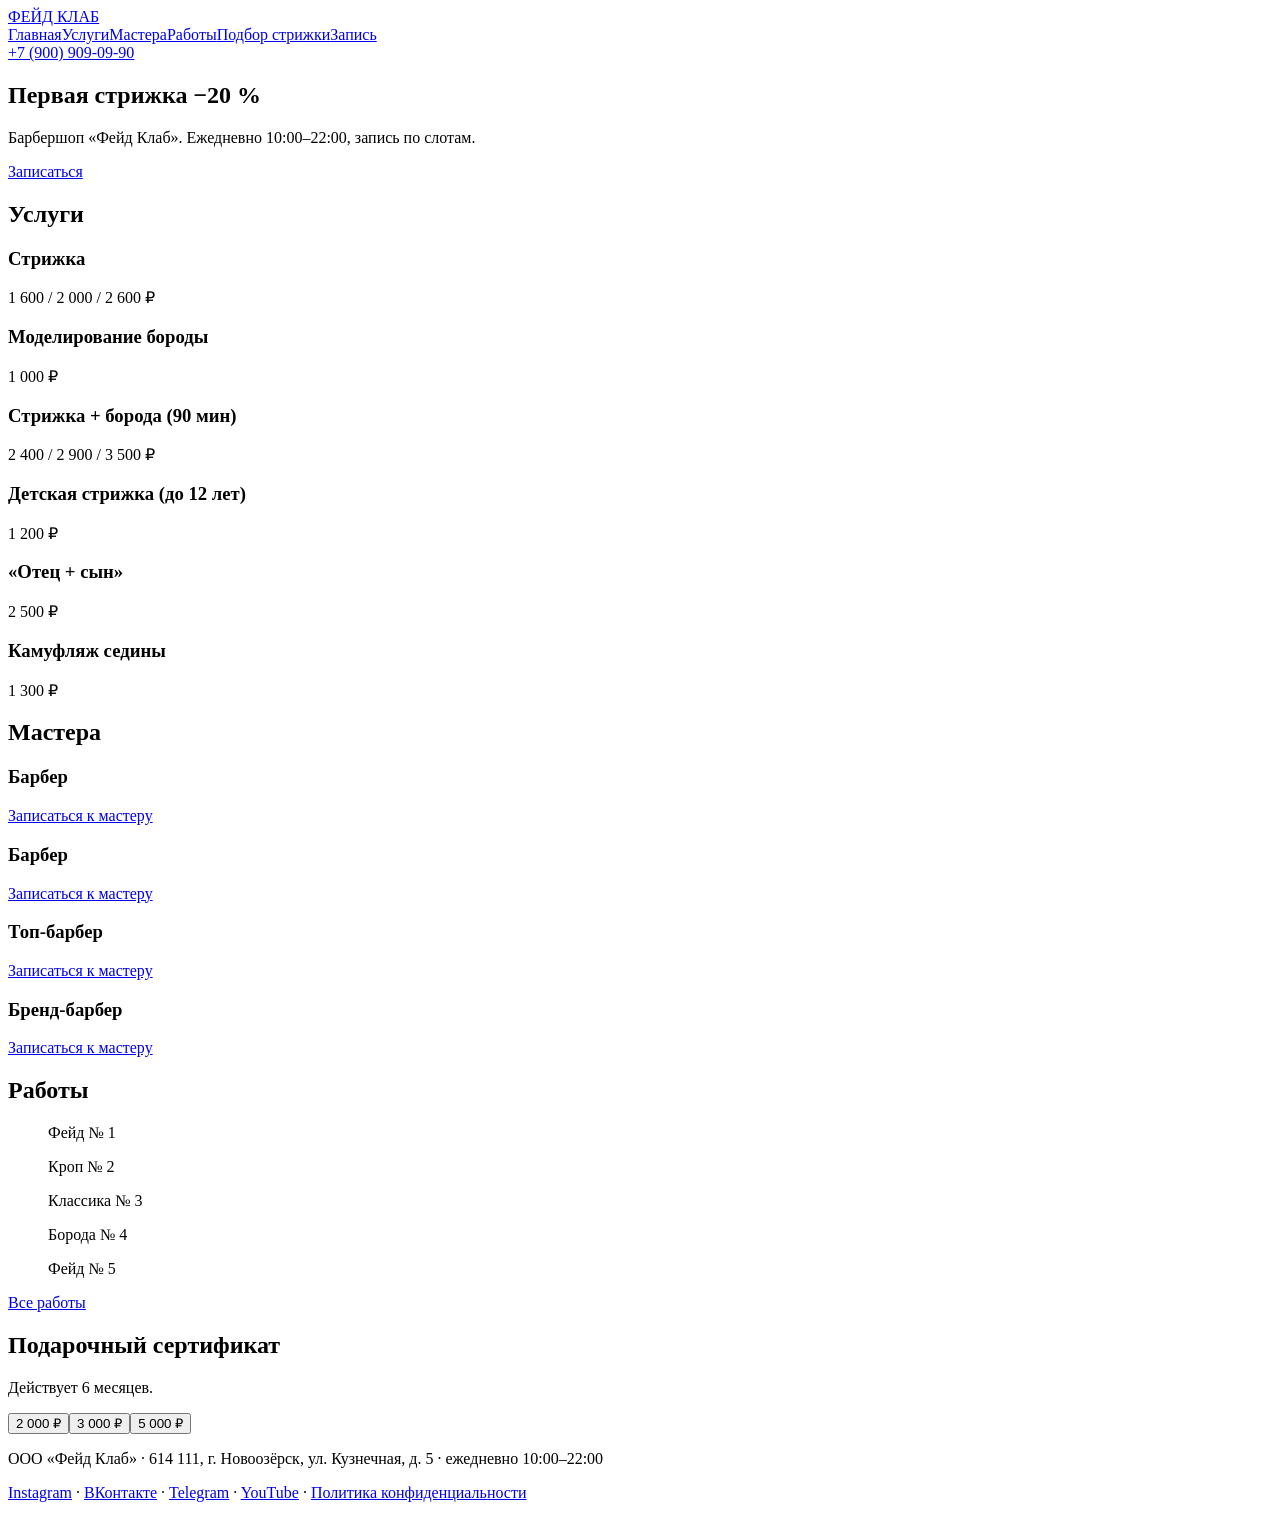
==== index.html @ 0281ad77 "Add files via upload" ====
<!DOCTYPE html><html lang="ru"><head><meta charset="utf-8"><meta name="viewport" content="width=device-width,initial-scale=1">
<title>Главная — Фейд Клаб</title><meta name="description" content="Барбершоп «Фейд Клаб»: первая стрижка −20 %, запись онлайн.">
<meta property="og:title" content="Главная — Фейд Клаб"><meta property="og:description" content="Барбершоп «Фейд Клаб»: первая стрижка −20 %, запись онлайн."><meta property="og:image" content="img/og.jpg">
<link rel="icon" href="data:image/svg+xml,%3Csvg xmlns='http://www.w3.org/2000/svg' viewBox='0 0 32 32'%3E%3Crect width='32' height='32' fill='%23141414'/%3E%3Ctext x='6' y='24' font-size='22' fill='%23B8862B'%3EФ%3C/text%3E%3C/svg%3E">
<link rel="preconnect" href="https://fonts.googleapis.com"><link href="https://fonts.googleapis.com/css2?family=Inter:wght@400;600&family=Oswald:wght@500&display=swap" rel="stylesheet">
<link rel="stylesheet" href="css/style.css">
<script async src="https://www.googletagmanager.com/gtag/js?id=G-XXXXXXXXXX"></script>
<script>window.dataLayer=window.dataLayer||[];function gtag(){dataLayer.push(arguments);}gtag('js',new Date());gtag('config','G-XXXXXXXXXX');</script>
</head><body><header><a class="logo" href="index.html">ФЕЙД КЛАБ</a><nav><a href="index.html" class="on" aria-current="page">Главная</a><a href="services.html">Услуги</a><a href="masters.html">Мастера</a><a href="works.html">Работы</a><a href="style-quiz.html">Подбор стрижки</a><a href="contacts.html">Запись</a></nav><a class="tel" href="tel:+79009090990" data-event="contact_click" data-contact-type="phone">+7 (900) 909-09-90</a></header>
<main><section class="hero"><h1>Первая стрижка −20 %</h1><p>Барбершоп «Фейд Клаб». Ежедневно 10:00–22:00, запись по слотам.</p><a class="btn main" href="contacts.html" data-event="cta_click" data-button-name="hero_trial" data-page-section="hero">Записаться</a></section><section><h2>Услуги</h2><div class="grid"><article class="card" data-event="service_view" data-service-name="haircut" tabindex="0"><h3>Стрижка</h3><p>1 600 / 2 000 / 2 600 ₽</p></article><article class="card" data-event="service_view" data-service-name="beard" tabindex="0"><h3>Моделирование бороды</h3><p>1 000 ₽</p></article><article class="card" data-event="service_view" data-service-name="combo" tabindex="0"><h3>Стрижка + борода (90 мин)</h3><p>2 400 / 2 900 / 3 500 ₽</p></article><article class="card" data-event="service_view" data-service-name="kids" tabindex="0"><h3>Детская стрижка (до 12 лет)</h3><p>1 200 ₽</p></article><article class="card" data-event="service_view" data-service-name="father_son" tabindex="0"><h3>«Отец + сын»</h3><p>2 500 ₽</p></article><article class="card" data-event="service_view" data-service-name="camo" tabindex="0"><h3>Камуфляж седины</h3><p>1 300 ₽</p></article></div></section><section><h2>Мастера</h2><div class="grid"><article class="card master" data-event="master_view" data-master-level="barber" data-master-id="m1"><h3>Барбер</h3><a class="btn" href="contacts.html?level=barber" data-event="cta_click" data-button-name="master_1" data-page-section="masters">Записаться к мастеру</a></article><article class="card master" data-event="master_view" data-master-level="barber" data-master-id="m2"><h3>Барбер</h3><a class="btn" href="contacts.html?level=barber" data-event="cta_click" data-button-name="master_2" data-page-section="masters">Записаться к мастеру</a></article><article class="card master" data-event="master_view" data-master-level="top" data-master-id="m3"><h3>Топ-барбер</h3><a class="btn" href="contacts.html?level=top" data-event="cta_click" data-button-name="master_3" data-page-section="masters">Записаться к мастеру</a></article><article class="card master" data-event="master_view" data-master-level="brand" data-master-id="m4"><h3>Бренд-барбер</h3><a class="btn" href="contacts.html?level=brand" data-event="cta_click" data-button-name="master_4" data-page-section="masters">Записаться к мастеру</a></article></div></section><section><h2>Работы</h2><div class="grid"><figure class="work" data-type="fade"><div class="ph" role="img" aria-label="Работа 1: Фейд"></div><figcaption>Фейд № 1</figcaption></figure><figure class="work" data-type="crop"><div class="ph" role="img" aria-label="Работа 2: Кроп"></div><figcaption>Кроп № 2</figcaption></figure><figure class="work" data-type="classic"><div class="ph" role="img" aria-label="Работа 3: Классика"></div><figcaption>Классика № 3</figcaption></figure><figure class="work" data-type="beard"><div class="ph" role="img" aria-label="Работа 4: Борода"></div><figcaption>Борода № 4</figcaption></figure><figure class="work" data-type="fade"><div class="ph" role="img" aria-label="Работа 5: Фейд"></div><figcaption>Фейд № 5</figcaption></figure></div><p><a href="works.html">Все работы</a></p></section><section><h2>Подарочный сертификат</h2><p>Действует 6 месяцев.</p><div class="row"><button class="btn" data-event="gift_card_click" data-gift-amount="2000">2 000 ₽</button><button class="btn" data-event="gift_card_click" data-gift-amount="3000">3 000 ₽</button><button class="btn" data-event="gift_card_click" data-gift-amount="5000">5 000 ₽</button></div></section></main>
<footer><p>ООО «Фейд Клаб» · 614 111, г. Новоозёрск, ул. Кузнечная, д. 5 · ежедневно 10:00–22:00</p>
<p><a href="#" data-event="social_click" data-network="instagram" data-page-section="footer">Instagram</a> · <a href="#" data-event="social_click" data-network="vk" data-page-section="footer">ВКонтакте</a> · <a href="#" data-event="social_click" data-network="telegram" data-page-section="footer">Telegram</a> · <a href="#" data-event="social_click" data-network="youtube" data-page-section="footer">YouTube</a> · <a href="privacy.html">Политика конфиденциальности</a></p></footer>
<script src="js/analytics.js"></script><script src="js/form.js"></script></body></html>
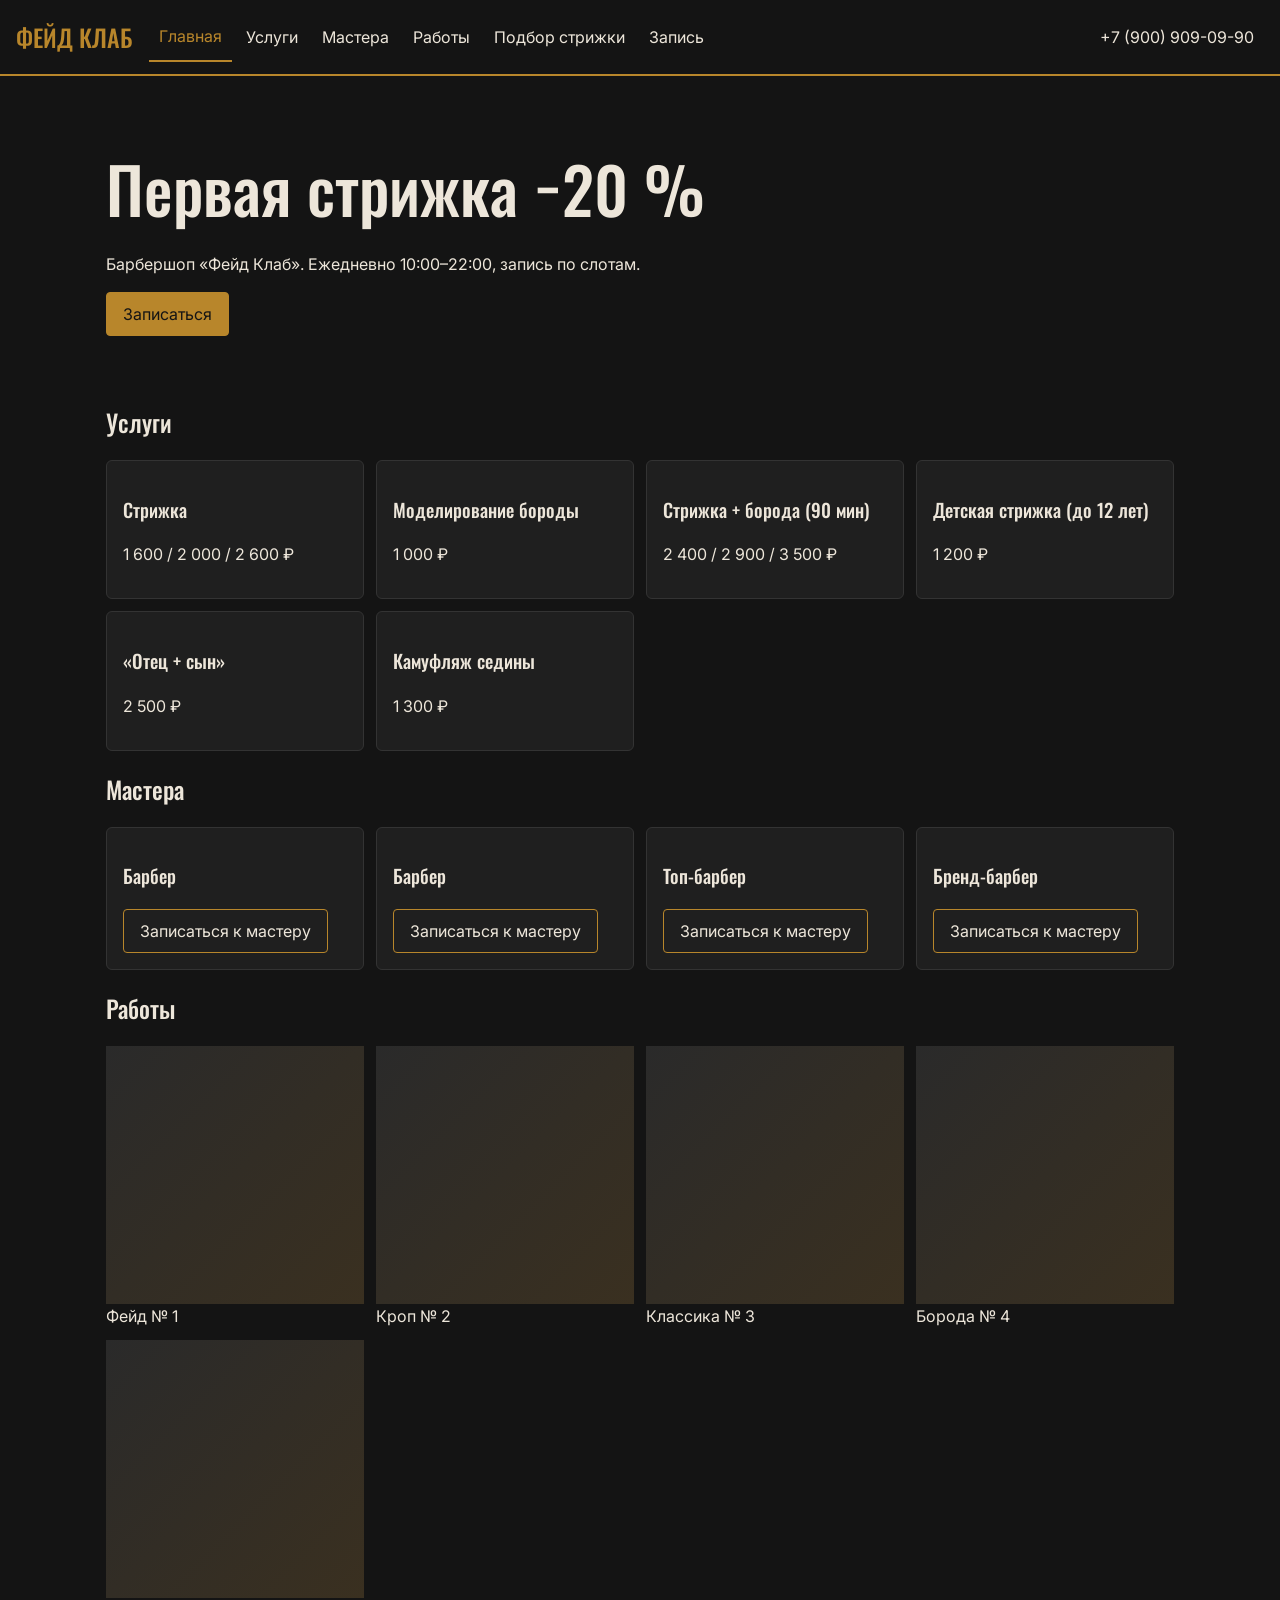
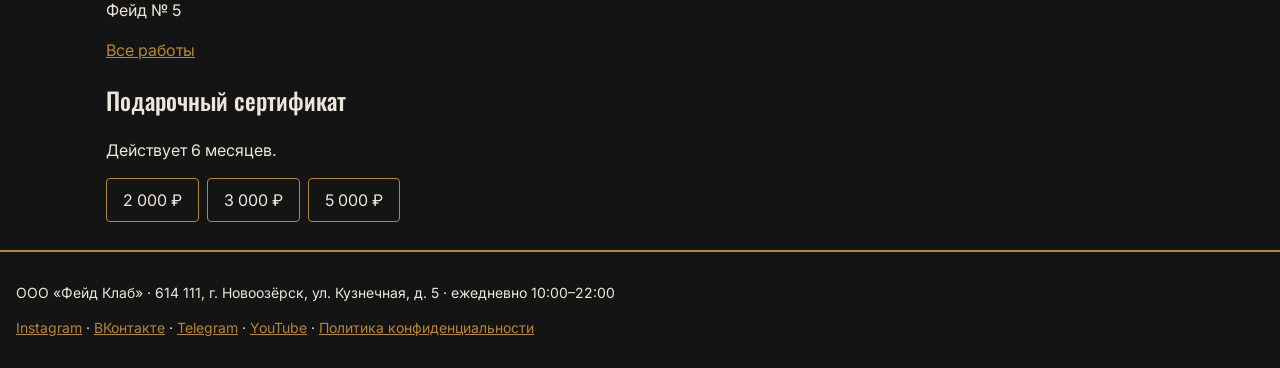
==== commit 704c4ff7: "first_commit" ====
--- a/index.html
+++ b/index.html
@@ -1,4 +1,16 @@
-<!DOCTYPE html><html lang="ru"><head><meta charset="utf-8"><meta name="viewport" content="width=device-width,initial-scale=1">
+<!DOCTYPE html><html lang="ru"><head>
+
+<!-- Google tag (gtag.js) -->
+<script async src="https://www.googletagmanager.com/gtag/js?id=G-H77TTNTSYH"></script>
+<script>
+  window.dataLayer = window.dataLayer || [];
+  function gtag(){dataLayer.push(arguments);}
+  gtag('js', new Date());
+
+  gtag('config', 'G-H77TTNTSYH');
+</script>
+
+<meta charset="utf-8"><meta name="viewport" content="width=device-width,initial-scale=1">
 <title>Главная — Фейд Клаб</title><meta name="description" content="Барбершоп «Фейд Клаб»: первая стрижка −20 %, запись онлайн.">
 <meta property="og:title" content="Главная — Фейд Клаб"><meta property="og:description" content="Барбершоп «Фейд Клаб»: первая стрижка −20 %, запись онлайн."><meta property="og:image" content="img/og.jpg">
 <link rel="icon" href="data:image/svg+xml,%3Csvg xmlns='http://www.w3.org/2000/svg' viewBox='0 0 32 32'%3E%3Crect width='32' height='32' fill='%23141414'/%3E%3Ctext x='6' y='24' font-size='22' fill='%23B8862B'%3EФ%3C/text%3E%3C/svg%3E">
--- a/css/style.css
+++ b/css/style.css
@@ -0,0 +1,9 @@
+:root{--bg:#141414;--ac:#B8862B;--bz:#EDE6DA}*{box-sizing:border-box}html{-webkit-text-size-adjust:100%}
+body{margin:0;background:var(--bg);color:var(--bz);font:16px/1.5 Inter,sans-serif}h1,h2,h3,.logo{font-family:Oswald,sans-serif;font-weight:500}
+header{display:flex;flex-wrap:wrap;gap:8px 16px;align-items:center;padding:12px 16px;border-bottom:2px solid var(--ac)}.logo{color:var(--ac);font-size:24px;text-decoration:none}
+nav{display:flex;flex-wrap:wrap;gap:4px;flex:1}nav a,.tel{color:var(--bz);text-decoration:none;padding:12px 10px;min-height:44px;display:inline-flex;align-items:center}nav a.on{color:var(--ac);border-bottom:2px solid var(--ac)}
+main{max-width:1100px;margin:0 auto;padding:16px}a{color:var(--ac)}.grid{display:grid;grid-template-columns:repeat(auto-fill,minmax(220px,1fr));gap:12px}.row{display:flex;flex-wrap:wrap;gap:8px;margin:12px 0}
+.card{background:#1f1f1f;border:1px solid #333;padding:16px;border-radius:6px;cursor:pointer}.btn{display:inline-flex;align-items:center;justify-content:center;min-height:44px;min-width:44px;padding:8px 16px;background:transparent;color:var(--bz);border:1px solid var(--ac);border-radius:4px;font:inherit;text-decoration:none;cursor:pointer}
+.btn.main,.btn.on{background:var(--ac);color:#141414}.btn:disabled{opacity:.35;cursor:not-allowed}.hero{padding:48px 0}.hero h1{font-size:clamp(32px,8vw,64px);margin:0}
+.ph{aspect-ratio:1;background:linear-gradient(135deg,#2a2a2a,#3a3020)}.work{margin:0}form{display:grid;gap:8px;max-width:480px}label{display:grid;gap:4px}input,select{min-height:44px;padding:8px;font:inherit;border-radius:4px;border:1px solid #555;background:#1f1f1f;color:var(--bz)}
+.chk{display:flex;align-items:center;gap:8px}.chk input{min-width:24px;min-height:24px}.err{color:#ff8a80;min-height:1em}input.bad,select.bad{border-color:#ff8a80}footer{padding:16px;border-top:2px solid var(--ac);font-size:14px}[hidden]{display:none!important}
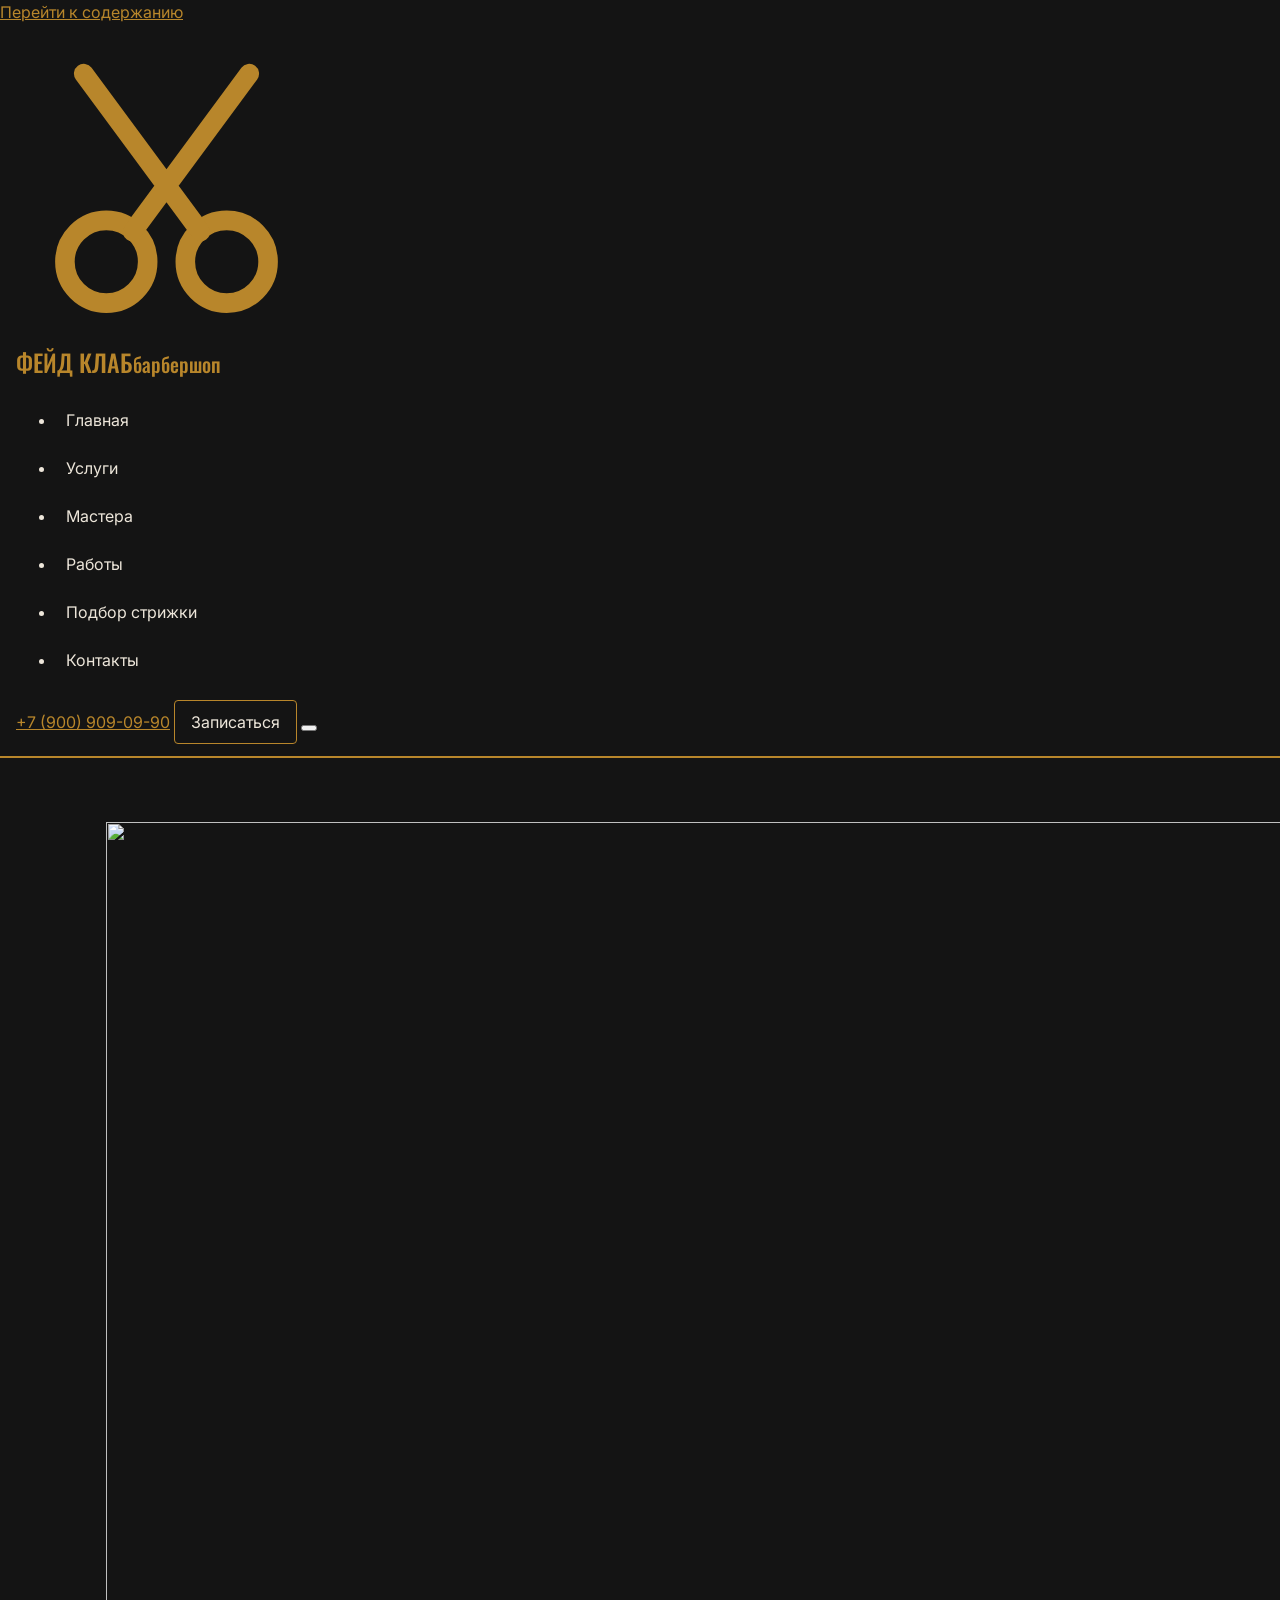
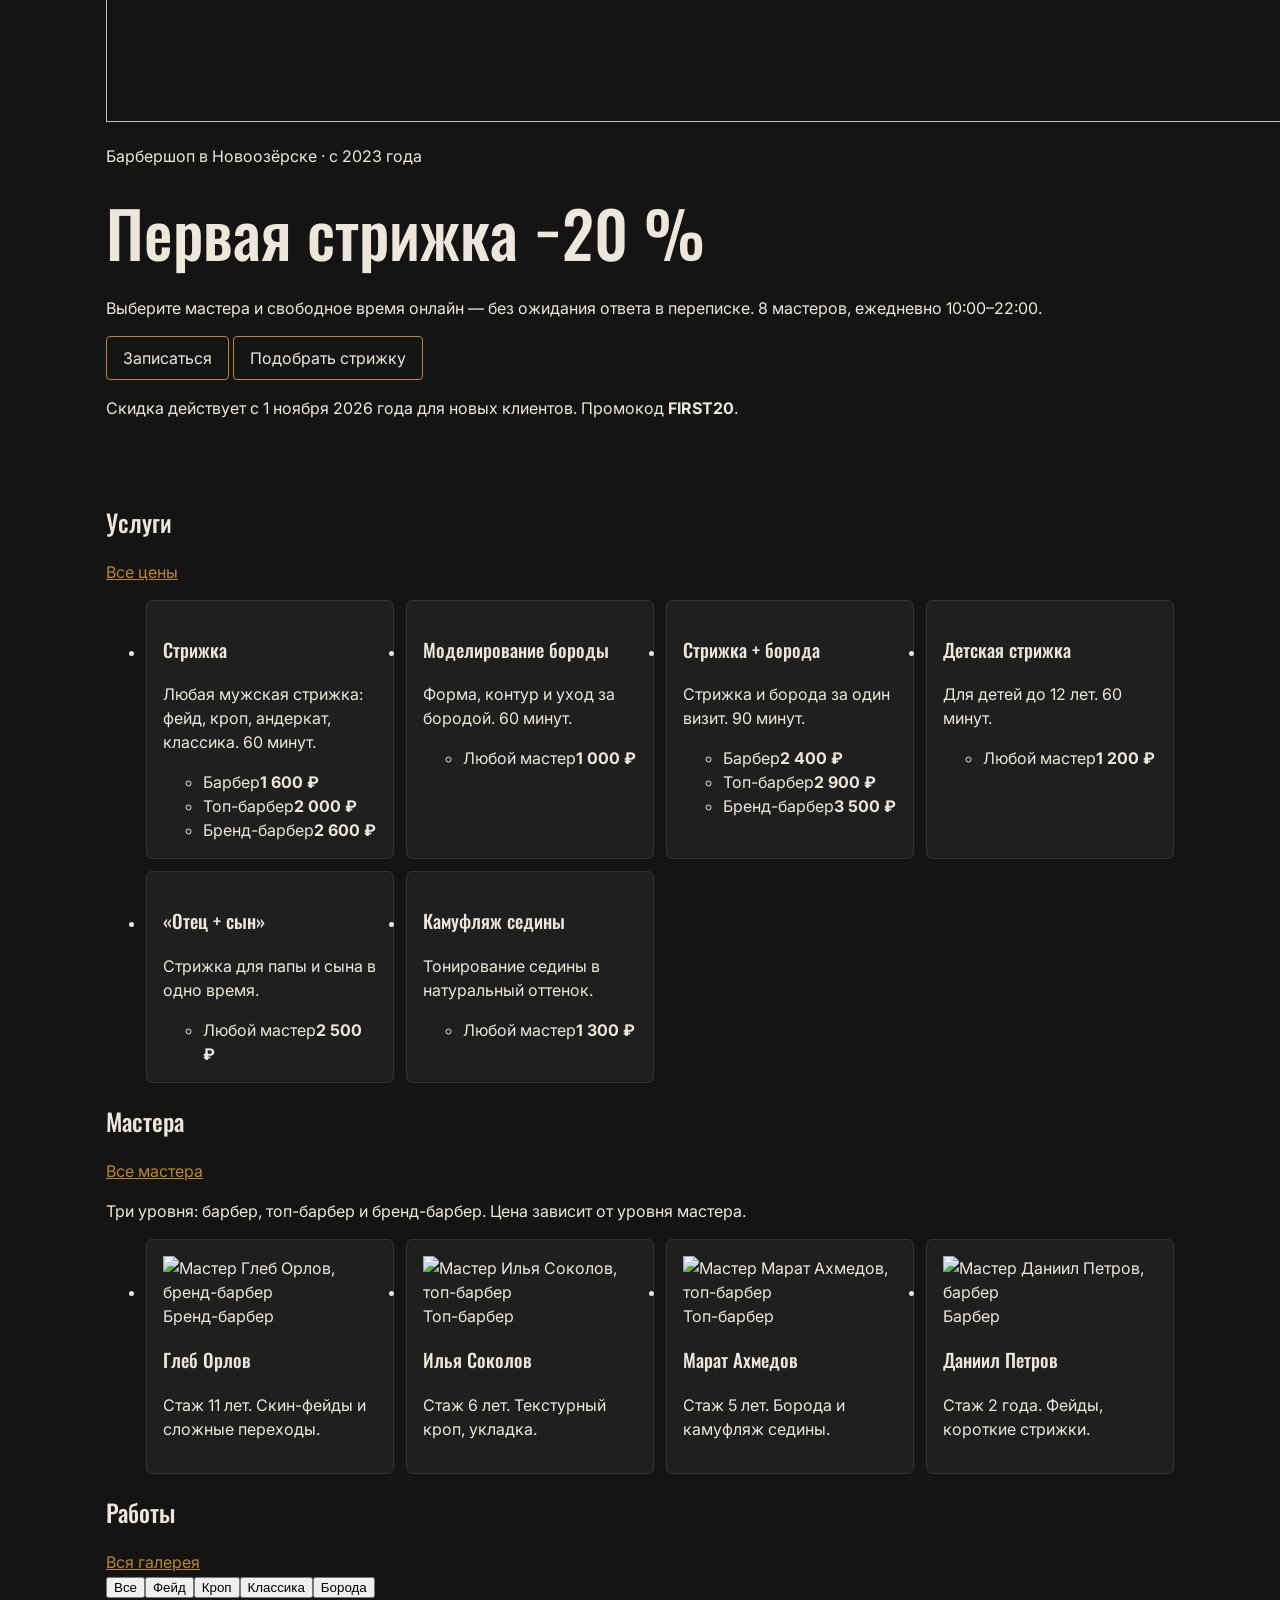
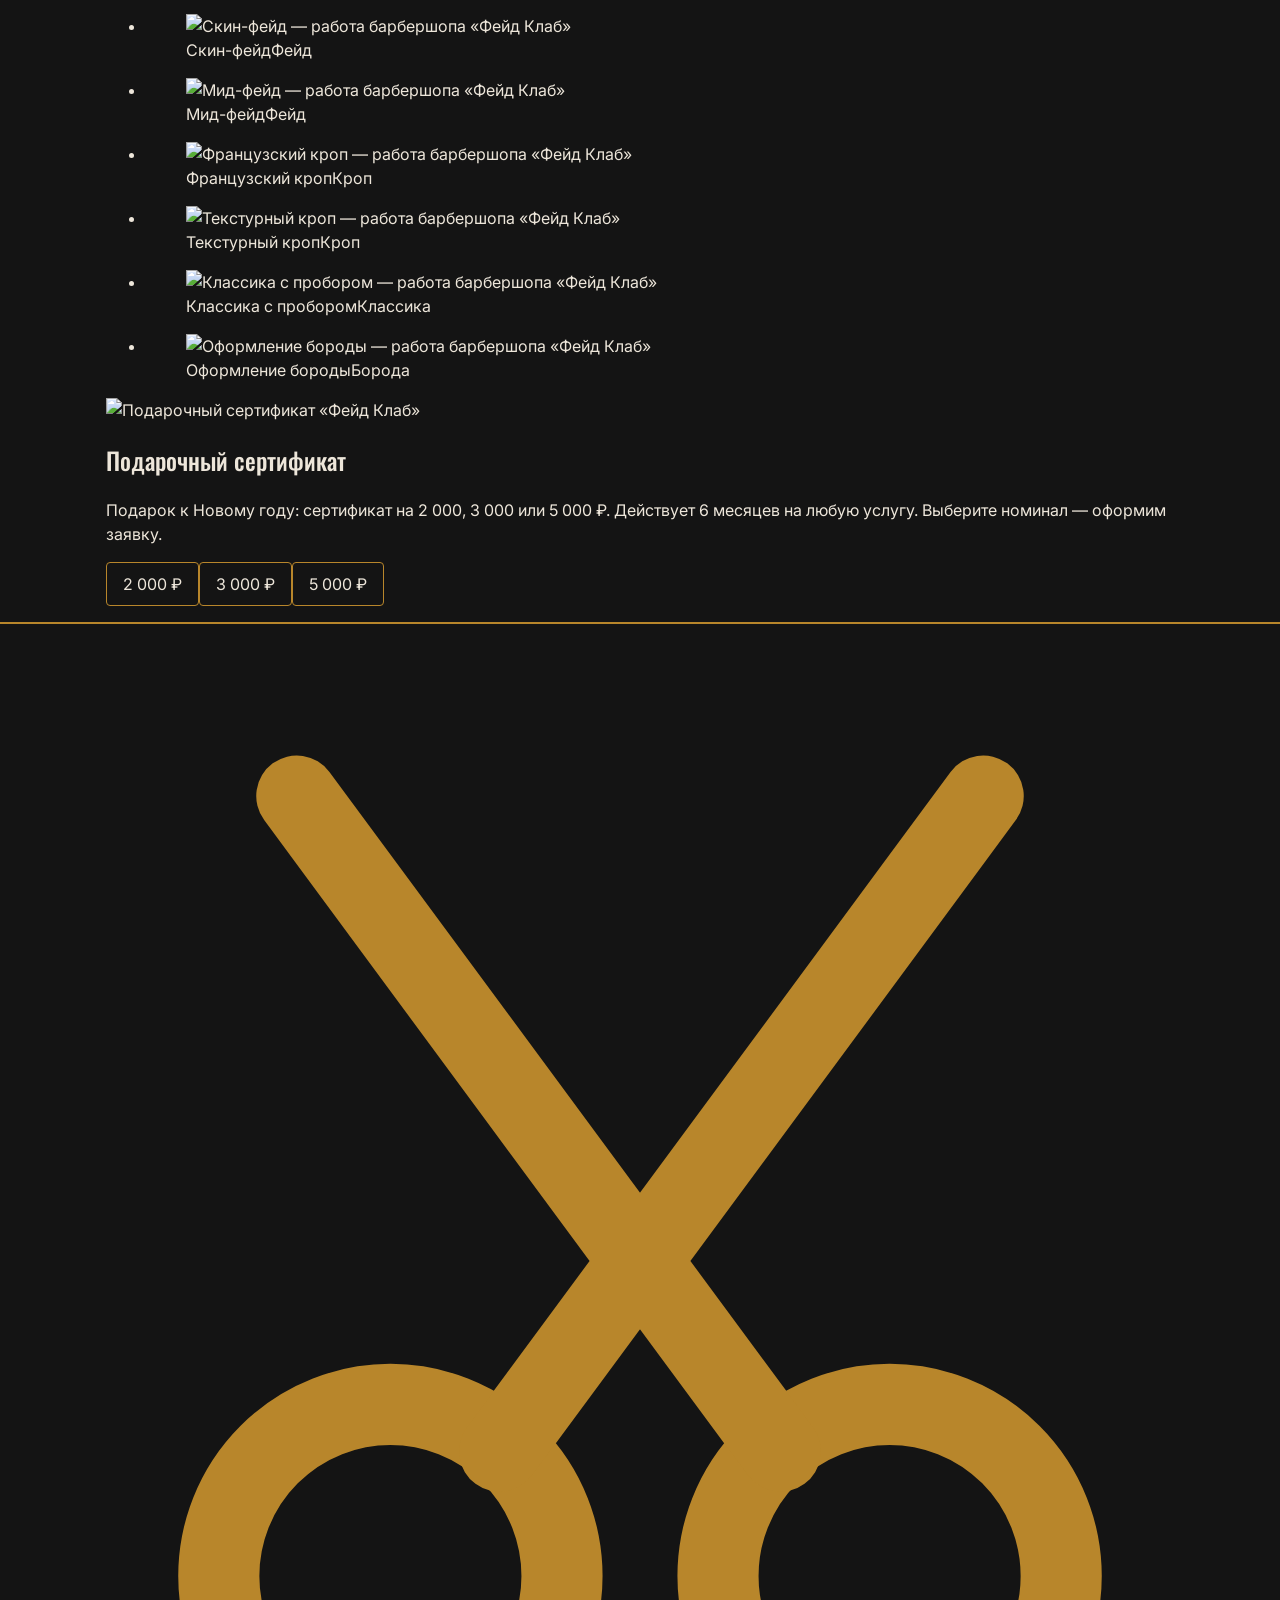
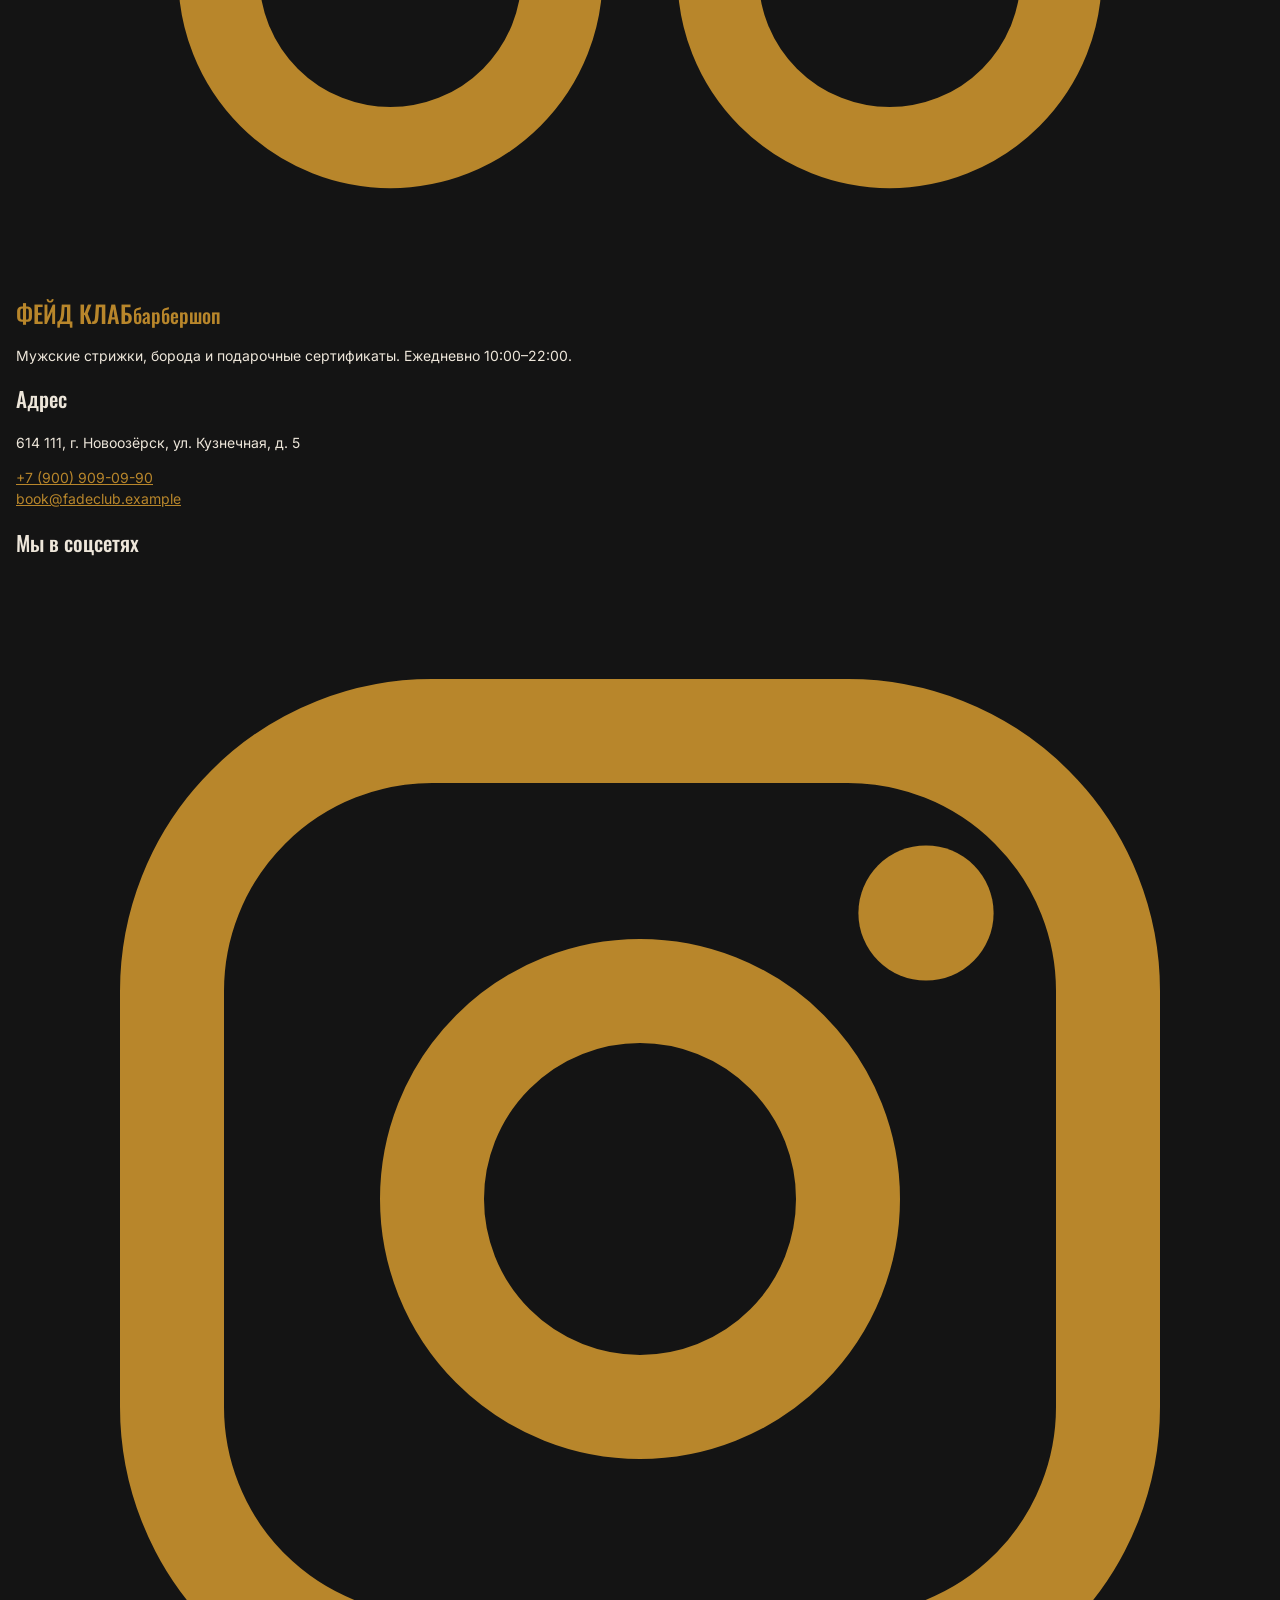
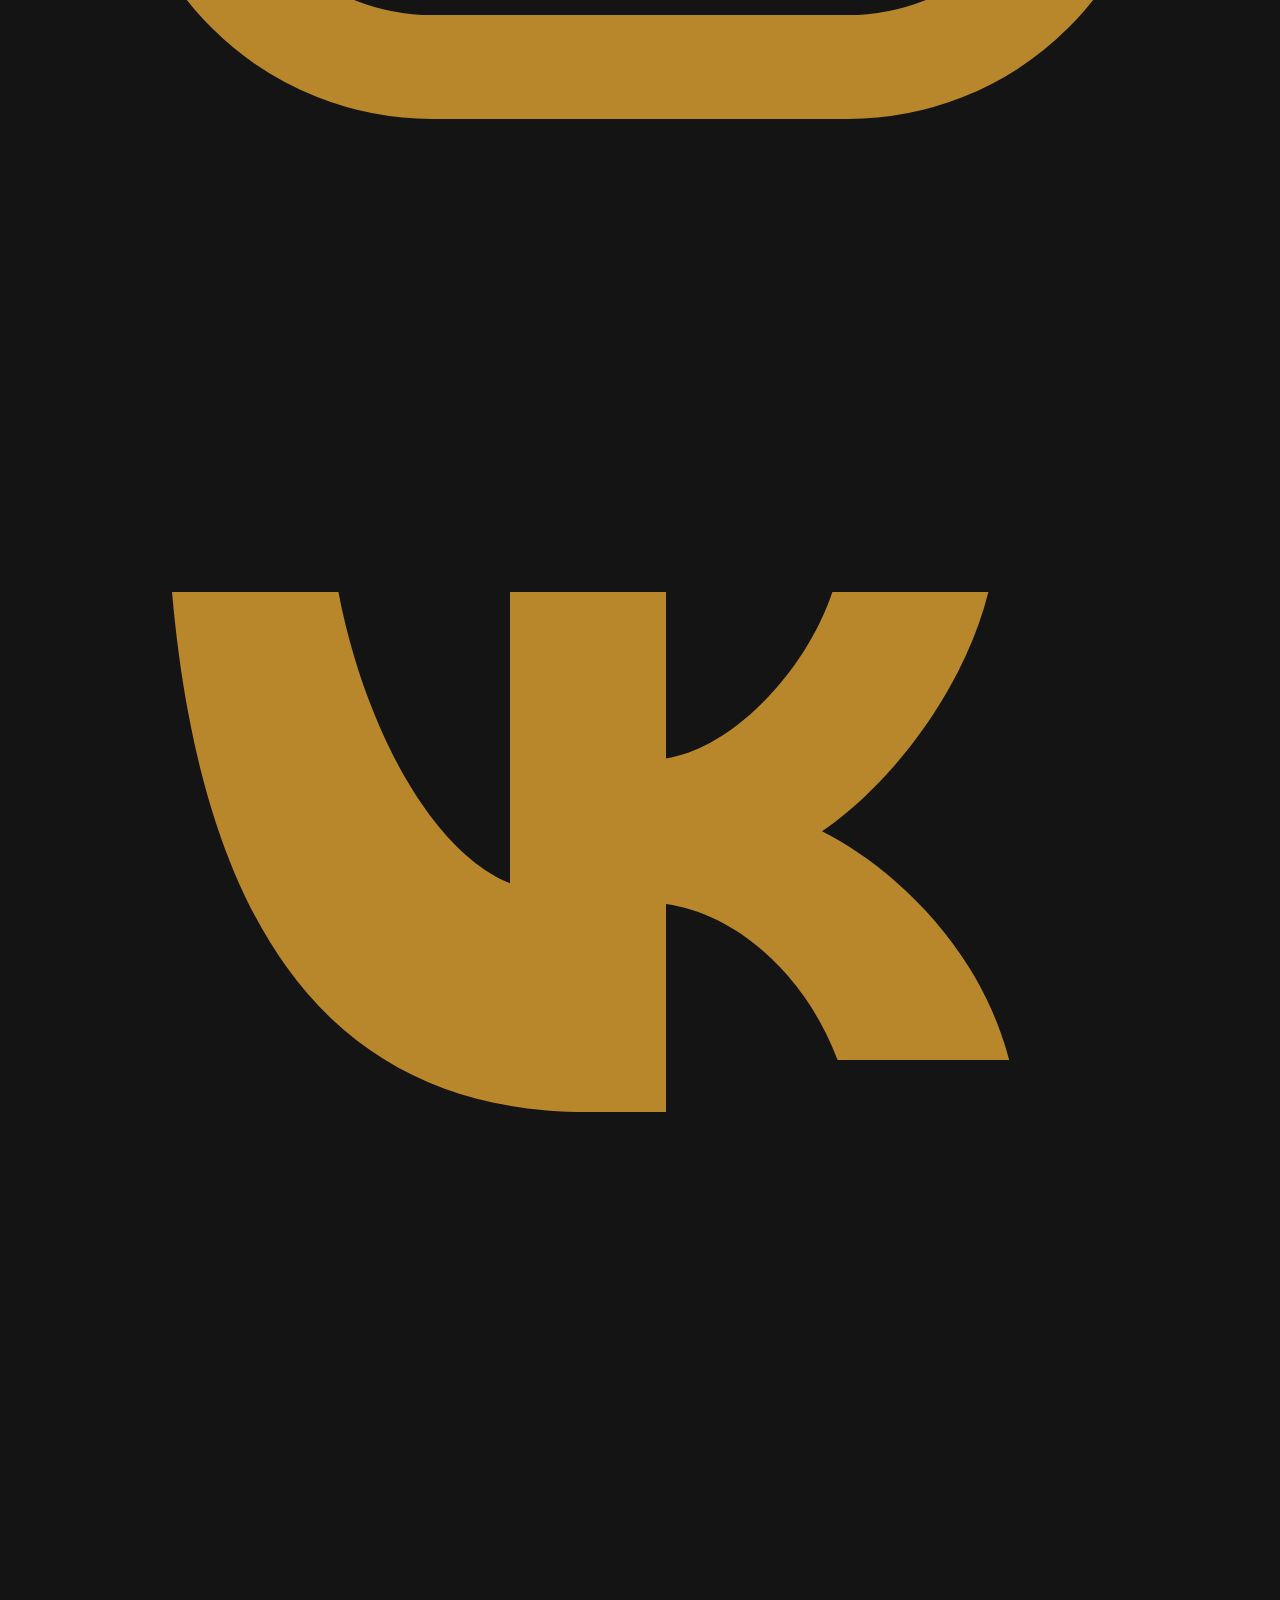
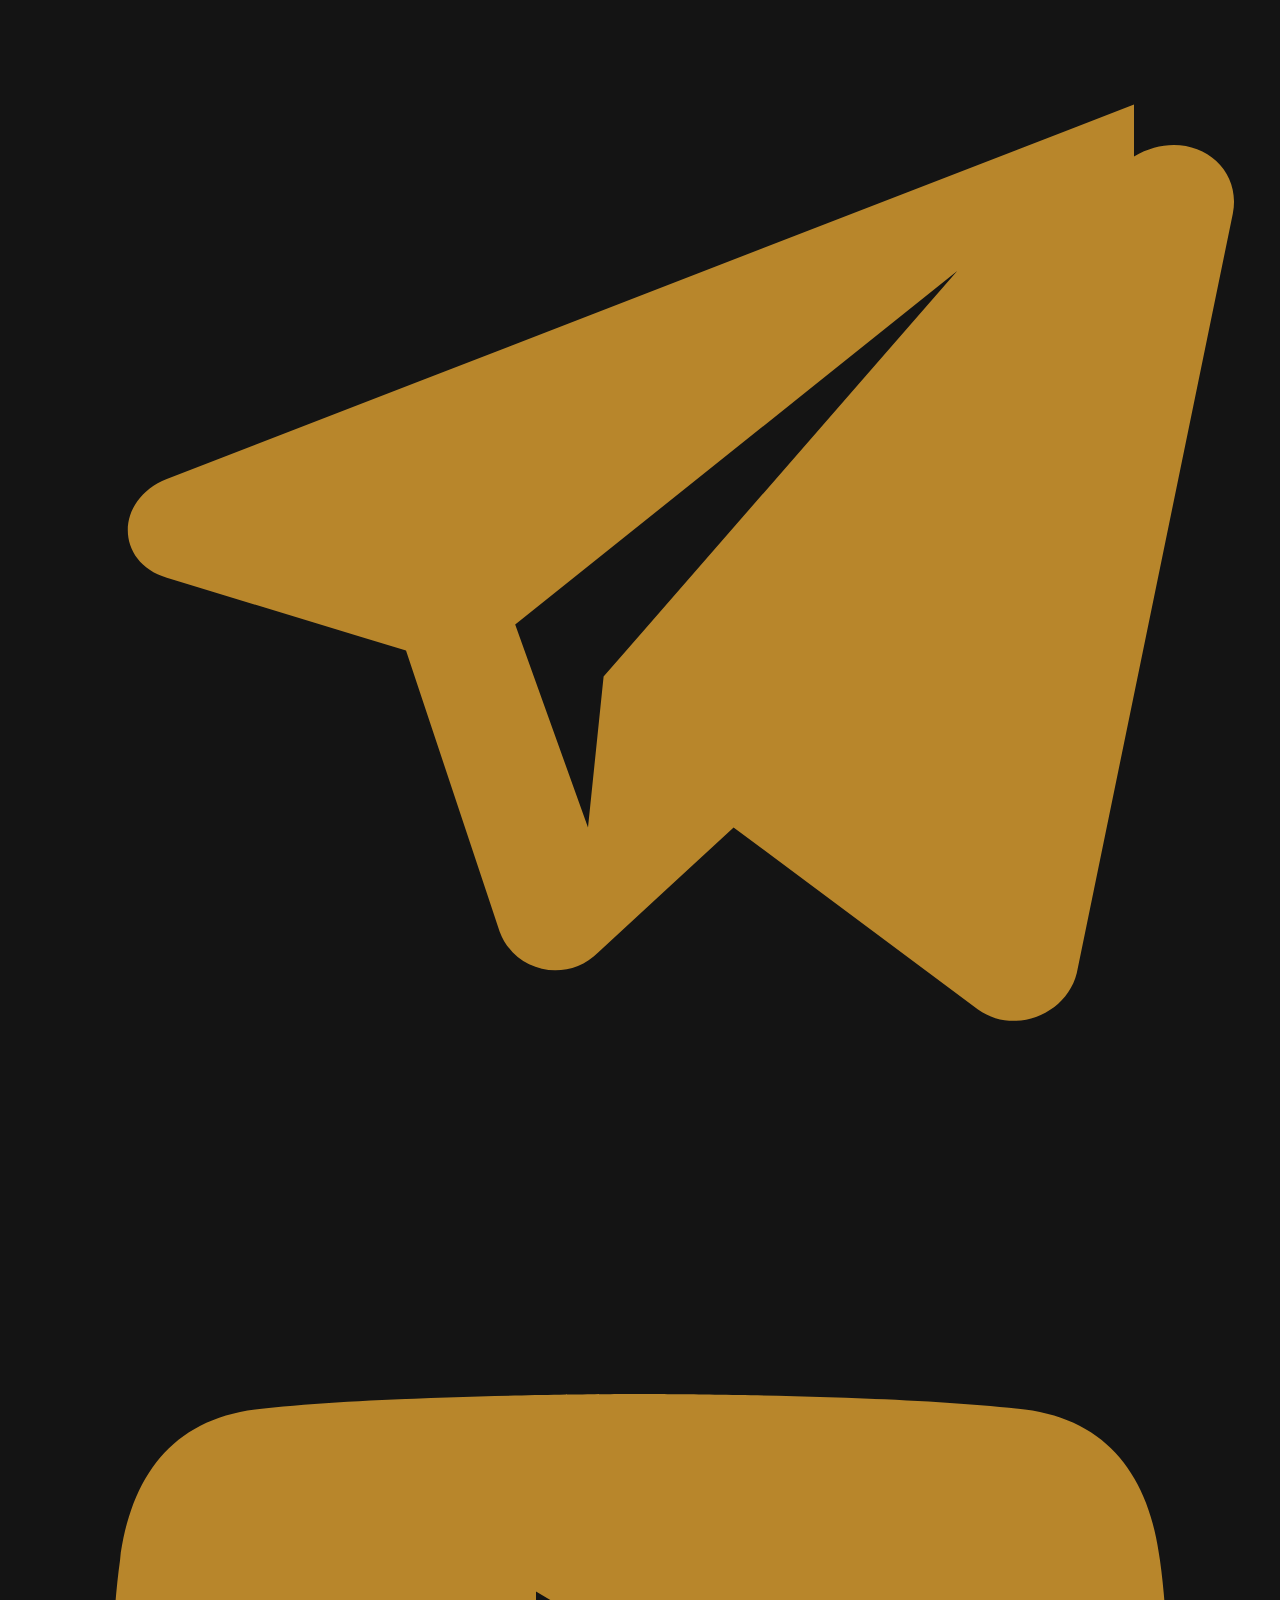
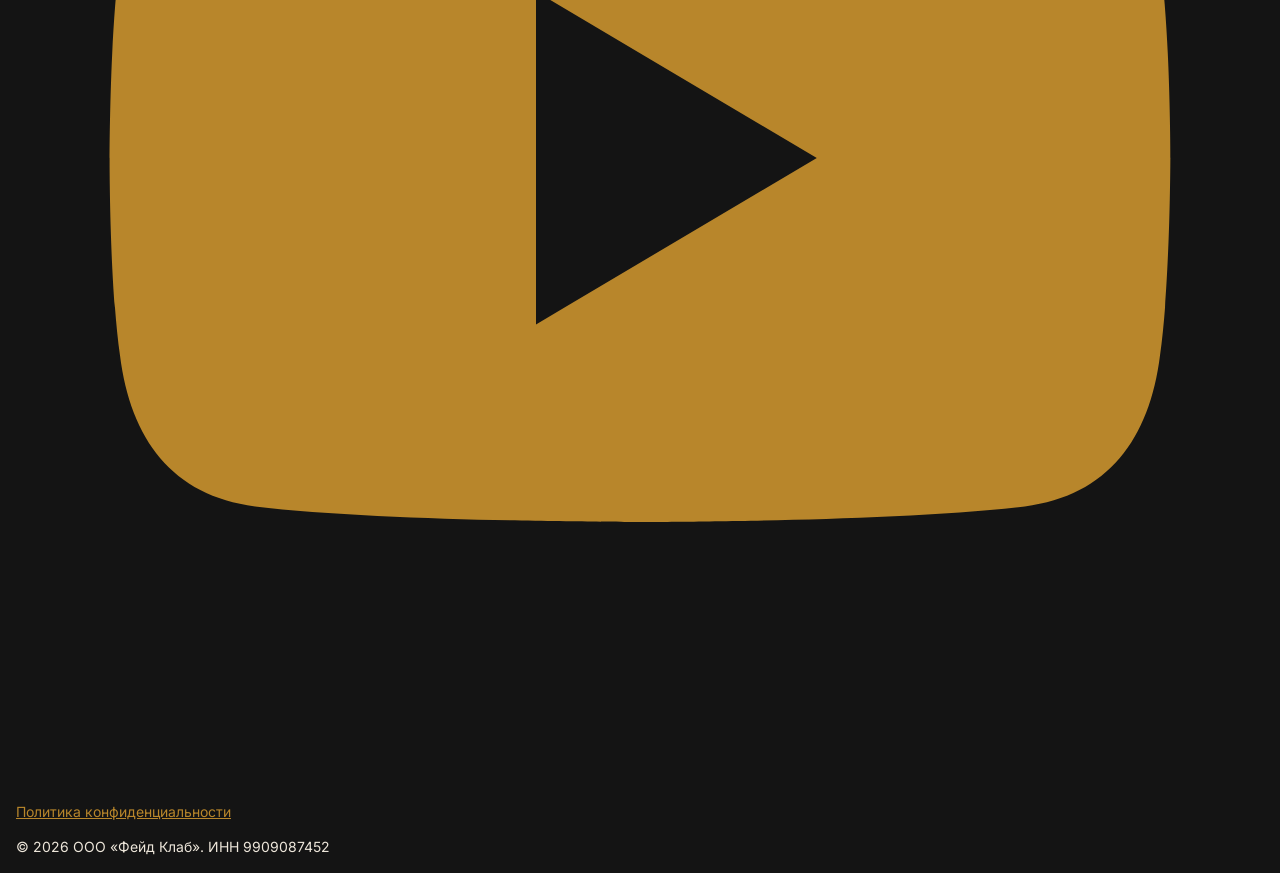
==== commit 4e546cab: "GA4: тег G-H77TTNTSYH ресурса «ФЕЙД КЛАБ — сайт» на всех страницах Co-Authored-By: Claude Opus 5.5 <" ====
--- a/index.html
+++ b/index.html
@@ -1,25 +1,187 @@
-<!DOCTYPE html><html lang="ru"><head>
+<!doctype html>
+<html lang="ru">
+<head>
+  <meta charset="utf-8">
+  <meta name="viewport" content="width=device-width, initial-scale=1">
+  <!-- Google tag (gtag.js) — ресурс GA4 «ФЕЙД КЛАБ — сайт» -->
+  <script async src="https://www.googletagmanager.com/gtag/js?id=G-H77TTNTSYH"></script>
+  <script>
+    window.dataLayer = window.dataLayer || [];
+    function gtag(){dataLayer.push(arguments);}
+    gtag('js', new Date());
+    gtag('config', 'G-H77TTNTSYH');
+    // Для проверки в DebugView: gtag('config', 'G-H77TTNTSYH', { debug_mode: true }); — перед сдачей убрать.
+  </script>
+  <title>Фейд Клаб — барбершоп в Новоозёрске. Первая стрижка −20 %</title>
+  <meta name="description" content="Мужские стрижки и борода у 8 мастеров. Онлайн-запись на свободное время, первая стрижка −20 %, подарочные сертификаты. Ежедневно 10:00–22:00.">
+  <link rel="canonical" href="https://tz-09-barbershop-feyd-klab.vercel.app/">
+  <meta property="og:type" content="website">
+  <meta property="og:site_name" content="Фейд Клаб">
+  <meta property="og:locale" content="ru_RU">
+  <meta property="og:url" content="https://tz-09-barbershop-feyd-klab.vercel.app/">
+  <meta property="og:title" content="Фейд Клаб — барбершоп в Новоозёрске. Первая стрижка −20 %">
+  <meta property="og:description" content="Мужские стрижки и борода у 8 мастеров. Онлайн-запись на свободное время, первая стрижка −20 %, подарочные сертификаты. Ежедневно 10:00–22:00.">
+  <meta property="og:image" content="https://tz-09-barbershop-feyd-klab.vercel.app/img/og-image.jpg">
+  <meta property="og:image:width" content="1200">
+  <meta property="og:image:height" content="630">
+  <meta name="theme-color" content="#141414">
+  <link rel="icon" href="img/favicon.ico" sizes="any">
+  <link rel="icon" type="image/png" href="img/favicon.png">
+  <link rel="apple-touch-icon" href="img/apple-touch-icon.png">
+  <link rel="preconnect" href="https://fonts.googleapis.com">
+  <link rel="preconnect" href="https://fonts.gstatic.com" crossorigin>
+  <link rel="stylesheet" href="https://fonts.googleapis.com/css2?family=Inter:wght@400;500;600;700&family=Oswald:wght@500;600;700&display=swap">
+  <link rel="stylesheet" href="css/style.css">
+  <script src="js/analytics.js" defer></script>
+  <script src="js/main.js" defer></script>
 
-<!-- Google tag (gtag.js) -->
-<script async src="https://www.googletagmanager.com/gtag/js?id=G-H77TTNTSYH"></script>
-<script>
-  window.dataLayer = window.dataLayer || [];
-  function gtag(){dataLayer.push(arguments);}
-  gtag('js', new Date());
+</head>
+<body>
+<a class="skip" href="#main">Перейти к содержанию</a>
+<header class="header">
+  <div class="container header__inner">
+    <a class="logo" href="index.html" aria-label="Фейд Клаб — на главную"><svg class="logo__mark" viewBox="0 0 40 40" aria-hidden="true"><circle cx="12" cy="30" r="5.5" fill="none" stroke="currentColor" stroke-width="2.6"/><circle cx="28" cy="30" r="5.5" fill="none" stroke="currentColor" stroke-width="2.6"/><path d="M15.5 26 31 5M24.5 26 9 5" stroke="currentColor" stroke-width="2.6" stroke-linecap="round"/></svg><span class="logo__text">ФЕЙД КЛАБ<small>барбершоп</small></span></a>
+    <nav class="nav" id="nav" aria-label="Основное меню">
+      <ul><li><a href="index.html" aria-current="page" class="is-active">Главная</a></li><li><a href="services.html">Услуги</a></li><li><a href="masters.html">Мастера</a></li><li><a href="works.html">Работы</a></li><li><a href="style-quiz.html">Подбор стрижки</a></li><li><a href="contacts.html">Контакты</a></li></ul>
+    </nav>
+    <a class="header__phone" href="tel:+79009090990" data-event="contact_click" data-contact-type="phone">+7 (900) 909-09-90</a>
+    <a class="btn btn--small header__cta" href="contacts.html#booking" data-event="cta_click" data-button-name="header_book" data-page-section="header">Записаться</a>
+    <button class="burger" type="button" aria-controls="nav" aria-expanded="false" aria-label="Открыть меню"><span></span></button>
+  </div>
+</header>
+<main id="main">
 
-  gtag('config', 'G-H77TTNTSYH');
-</script>
+<section class="hero">
+  <img class="hero__bg" src="img/hero.webp" width="1600" height="900" alt="" fetchpriority="high">
+  <div class="container hero__inner">
+    <p class="eyebrow">Барбершоп в Новоозёрске · с 2023 года</p>
+    <h1 class="hero__title">Первая стрижка <span class="accent">−20&nbsp;%</span></h1>
+    <p class="hero__lead">Выберите мастера и свободное время онлайн — без ожидания ответа в переписке. 8 мастеров, ежедневно 10:00–22:00.</p>
+    <div class="hero__actions">
+      <a class="btn" href="contacts.html#booking" data-event="cta_click" data-button-name="hero_first_visit" data-page-section="hero">Записаться</a>
+      <a class="btn btn--ghost" href="style-quiz.html" data-event="cta_click" data-button-name="hero_quiz" data-page-section="hero">Подобрать стрижку</a>
+    </div>
+    <p class="hero__note">Скидка действует с 1 ноября 2026 года для новых клиентов. Промокод <b>FIRST20</b>.</p>
+  </div>
+</section>
 
-<meta charset="utf-8"><meta name="viewport" content="width=device-width,initial-scale=1">
-<title>Главная — Фейд Клаб</title><meta name="description" content="Барбершоп «Фейд Клаб»: первая стрижка −20 %, запись онлайн.">
-<meta property="og:title" content="Главная — Фейд Клаб"><meta property="og:description" content="Барбершоп «Фейд Клаб»: первая стрижка −20 %, запись онлайн."><meta property="og:image" content="img/og.jpg">
-<link rel="icon" href="data:image/svg+xml,%3Csvg xmlns='http://www.w3.org/2000/svg' viewBox='0 0 32 32'%3E%3Crect width='32' height='32' fill='%23141414'/%3E%3Ctext x='6' y='24' font-size='22' fill='%23B8862B'%3EФ%3C/text%3E%3C/svg%3E">
-<link rel="preconnect" href="https://fonts.googleapis.com"><link href="https://fonts.googleapis.com/css2?family=Inter:wght@400;600&family=Oswald:wght@500&display=swap" rel="stylesheet">
-<link rel="stylesheet" href="css/style.css">
-<script async src="https://www.googletagmanager.com/gtag/js?id=G-XXXXXXXXXX"></script>
-<script>window.dataLayer=window.dataLayer||[];function gtag(){dataLayer.push(arguments);}gtag('js',new Date());gtag('config','G-XXXXXXXXXX');</script>
-</head><body><header><a class="logo" href="index.html">ФЕЙД КЛАБ</a><nav><a href="index.html" class="on" aria-current="page">Главная</a><a href="services.html">Услуги</a><a href="masters.html">Мастера</a><a href="works.html">Работы</a><a href="style-quiz.html">Подбор стрижки</a><a href="contacts.html">Запись</a></nav><a class="tel" href="tel:+79009090990" data-event="contact_click" data-contact-type="phone">+7 (900) 909-09-90</a></header>
-<main><section class="hero"><h1>Первая стрижка −20 %</h1><p>Барбершоп «Фейд Клаб». Ежедневно 10:00–22:00, запись по слотам.</p><a class="btn main" href="contacts.html" data-event="cta_click" data-button-name="hero_trial" data-page-section="hero">Записаться</a></section><section><h2>Услуги</h2><div class="grid"><article class="card" data-event="service_view" data-service-name="haircut" tabindex="0"><h3>Стрижка</h3><p>1 600 / 2 000 / 2 600 ₽</p></article><article class="card" data-event="service_view" data-service-name="beard" tabindex="0"><h3>Моделирование бороды</h3><p>1 000 ₽</p></article><article class="card" data-event="service_view" data-service-name="combo" tabindex="0"><h3>Стрижка + борода (90 мин)</h3><p>2 400 / 2 900 / 3 500 ₽</p></article><article class="card" data-event="service_view" data-service-name="kids" tabindex="0"><h3>Детская стрижка (до 12 лет)</h3><p>1 200 ₽</p></article><article class="card" data-event="service_view" data-service-name="father_son" tabindex="0"><h3>«Отец + сын»</h3><p>2 500 ₽</p></article><article class="card" data-event="service_view" data-service-name="camo" tabindex="0"><h3>Камуфляж седины</h3><p>1 300 ₽</p></article></div></section><section><h2>Мастера</h2><div class="grid"><article class="card master" data-event="master_view" data-master-level="barber" data-master-id="m1"><h3>Барбер</h3><a class="btn" href="contacts.html?level=barber" data-event="cta_click" data-button-name="master_1" data-page-section="masters">Записаться к мастеру</a></article><article class="card master" data-event="master_view" data-master-level="barber" data-master-id="m2"><h3>Барбер</h3><a class="btn" href="contacts.html?level=barber" data-event="cta_click" data-button-name="master_2" data-page-section="masters">Записаться к мастеру</a></article><article class="card master" data-event="master_view" data-master-level="top" data-master-id="m3"><h3>Топ-барбер</h3><a class="btn" href="contacts.html?level=top" data-event="cta_click" data-button-name="master_3" data-page-section="masters">Записаться к мастеру</a></article><article class="card master" data-event="master_view" data-master-level="brand" data-master-id="m4"><h3>Бренд-барбер</h3><a class="btn" href="contacts.html?level=brand" data-event="cta_click" data-button-name="master_4" data-page-section="masters">Записаться к мастеру</a></article></div></section><section><h2>Работы</h2><div class="grid"><figure class="work" data-type="fade"><div class="ph" role="img" aria-label="Работа 1: Фейд"></div><figcaption>Фейд № 1</figcaption></figure><figure class="work" data-type="crop"><div class="ph" role="img" aria-label="Работа 2: Кроп"></div><figcaption>Кроп № 2</figcaption></figure><figure class="work" data-type="classic"><div class="ph" role="img" aria-label="Работа 3: Классика"></div><figcaption>Классика № 3</figcaption></figure><figure class="work" data-type="beard"><div class="ph" role="img" aria-label="Работа 4: Борода"></div><figcaption>Борода № 4</figcaption></figure><figure class="work" data-type="fade"><div class="ph" role="img" aria-label="Работа 5: Фейд"></div><figcaption>Фейд № 5</figcaption></figure></div><p><a href="works.html">Все работы</a></p></section><section><h2>Подарочный сертификат</h2><p>Действует 6 месяцев.</p><div class="row"><button class="btn" data-event="gift_card_click" data-gift-amount="2000">2 000 ₽</button><button class="btn" data-event="gift_card_click" data-gift-amount="3000">3 000 ₽</button><button class="btn" data-event="gift_card_click" data-gift-amount="5000">5 000 ₽</button></div></section></main>
-<footer><p>ООО «Фейд Клаб» · 614 111, г. Новоозёрск, ул. Кузнечная, д. 5 · ежедневно 10:00–22:00</p>
-<p><a href="#" data-event="social_click" data-network="instagram" data-page-section="footer">Instagram</a> · <a href="#" data-event="social_click" data-network="vk" data-page-section="footer">ВКонтакте</a> · <a href="#" data-event="social_click" data-network="telegram" data-page-section="footer">Telegram</a> · <a href="#" data-event="social_click" data-network="youtube" data-page-section="footer">YouTube</a> · <a href="privacy.html">Политика конфиденциальности</a></p></footer>
-<script src="js/analytics.js"></script><script src="js/form.js"></script></body></html>+<section class="section" id="services">
+  <div class="container">
+    <div class="section__head"><h2>Услуги</h2><a class="link-more" href="services.html">Все цены</a></div>
+    <ul class="grid grid--3"><li class="card service" data-event="service_view" data-service-name="haircut" tabindex="0">
+          <h3 class="card__title">Стрижка</h3>
+          <p class="card__text">Любая мужская стрижка: фейд, кроп, андеркат, классика. 60 минут.</p>
+          <ul class="prices"><li><span>Барбер</span><b>1 600 ₽</b></li><li><span>Топ-барбер</span><b>2 000 ₽</b></li><li><span>Бренд-барбер</span><b>2 600 ₽</b></li></ul>
+        </li>
+<li class="card service" data-event="service_view" data-service-name="beard" tabindex="0">
+          <h3 class="card__title">Моделирование бороды</h3>
+          <p class="card__text">Форма, контур и уход за бородой. 60 минут.</p>
+          <ul class="prices"><li><span>Любой мастер</span><b>1 000 ₽</b></li></ul>
+        </li>
+<li class="card service" data-event="service_view" data-service-name="combo" tabindex="0">
+          <h3 class="card__title">Стрижка + борода</h3>
+          <p class="card__text">Стрижка и борода за один визит. 90 минут.</p>
+          <ul class="prices"><li><span>Барбер</span><b>2 400 ₽</b></li><li><span>Топ-барбер</span><b>2 900 ₽</b></li><li><span>Бренд-барбер</span><b>3 500 ₽</b></li></ul>
+        </li>
+<li class="card service" data-event="service_view" data-service-name="kids" tabindex="0">
+          <h3 class="card__title">Детская стрижка</h3>
+          <p class="card__text">Для детей до 12 лет. 60 минут.</p>
+          <ul class="prices"><li><span>Любой мастер</span><b>1 200 ₽</b></li></ul>
+        </li>
+<li class="card service" data-event="service_view" data-service-name="father_son" tabindex="0">
+          <h3 class="card__title">«Отец + сын»</h3>
+          <p class="card__text">Стрижка для папы и сына в одно время.</p>
+          <ul class="prices"><li><span>Любой мастер</span><b>2 500 ₽</b></li></ul>
+        </li>
+<li class="card service" data-event="service_view" data-service-name="grey" tabindex="0">
+          <h3 class="card__title">Камуфляж седины</h3>
+          <p class="card__text">Тонирование седины в натуральный оттенок.</p>
+          <ul class="prices"><li><span>Любой мастер</span><b>1 300 ₽</b></li></ul>
+        </li></ul>
+  </div>
+</section>
+
+<section class="section section--dark" id="masters">
+  <div class="container">
+    <div class="section__head"><h2>Мастера</h2><a class="link-more" href="masters.html">Все мастера</a></div>
+    <p class="section__lead">Три уровня: барбер, топ-барбер и бренд-барбер. Цена зависит от уровня мастера.</p>
+    <ul class="grid grid--4"><li class="card master" data-level="brand" data-event="master_view" data-master-level="brand" data-master-id="m1" tabindex="0">
+          <img src="img/master-1.webp" width="600" height="750" loading="lazy" alt="Мастер Глеб Орлов, бренд-барбер">
+          <div class="master__body">
+            <span class="badge badge--brand">Бренд-барбер</span>
+            <h3 class="card__title">Глеб Орлов</h3>
+            <p class="card__text">Стаж 11 лет. Скин-фейды и сложные переходы.</p>
+            
+          </div>
+        </li>
+<li class="card master" data-level="top" data-event="master_view" data-master-level="top" data-master-id="m3" tabindex="0">
+          <img src="img/master-3.webp" width="600" height="750" loading="lazy" alt="Мастер Илья Соколов, топ-барбер">
+          <div class="master__body">
+            <span class="badge badge--top">Топ-барбер</span>
+            <h3 class="card__title">Илья Соколов</h3>
+            <p class="card__text">Стаж 6 лет. Текстурный кроп, укладка.</p>
+            
+          </div>
+        </li>
+<li class="card master" data-level="top" data-event="master_view" data-master-level="top" data-master-id="m4" tabindex="0">
+          <img src="img/master-4.webp" width="600" height="750" loading="lazy" alt="Мастер Марат Ахмедов, топ-барбер">
+          <div class="master__body">
+            <span class="badge badge--top">Топ-барбер</span>
+            <h3 class="card__title">Марат Ахмедов</h3>
+            <p class="card__text">Стаж 5 лет. Борода и камуфляж седины.</p>
+            
+          </div>
+        </li>
+<li class="card master" data-level="barber" data-event="master_view" data-master-level="barber" data-master-id="m6" tabindex="0">
+          <img src="img/master-6.webp" width="600" height="750" loading="lazy" alt="Мастер Даниил Петров, барбер">
+          <div class="master__body">
+            <span class="badge badge--barber">Барбер</span>
+            <h3 class="card__title">Даниил Петров</h3>
+            <p class="card__text">Стаж 2 года. Фейды, короткие стрижки.</p>
+            
+          </div>
+        </li></ul>
+  </div>
+</section>
+
+<section class="section" id="works">
+  <div class="container">
+    <div class="section__head"><h2>Работы</h2><a class="link-more" href="works.html">Вся галерея</a></div>
+    <div class="chips" role="group" aria-label="Фильтр работ"><button type="button" class="chip is-active" data-filter="all" aria-pressed="true" data-event="works_filter" data-haircut-type="all">Все</button><button type="button" class="chip" data-filter="fade" aria-pressed="false" data-event="works_filter" data-haircut-type="fade">Фейд</button><button type="button" class="chip" data-filter="crop" aria-pressed="false" data-event="works_filter" data-haircut-type="crop">Кроп</button><button type="button" class="chip" data-filter="classic" aria-pressed="false" data-event="works_filter" data-haircut-type="classic">Классика</button><button type="button" class="chip" data-filter="beard" aria-pressed="false" data-event="works_filter" data-haircut-type="beard">Борода</button></div>
+    <ul class="gallery" data-gallery><li class="gallery__item" data-cat="fade"><figure><img src="img/work-01.webp" width="720" height="720" loading="lazy" alt="Скин-фейд — работа барбершопа «Фейд Клаб»"><figcaption>Скин-фейд<span>Фейд</span></figcaption></figure></li><li class="gallery__item" data-cat="fade"><figure><img src="img/work-02.webp" width="720" height="720" loading="lazy" alt="Мид-фейд — работа барбершопа «Фейд Клаб»"><figcaption>Мид-фейд<span>Фейд</span></figcaption></figure></li><li class="gallery__item" data-cat="crop"><figure><img src="img/work-07.webp" width="720" height="720" loading="lazy" alt="Французский кроп — работа барбершопа «Фейд Клаб»"><figcaption>Французский кроп<span>Кроп</span></figcaption></figure></li><li class="gallery__item" data-cat="crop"><figure><img src="img/work-08.webp" width="720" height="720" loading="lazy" alt="Текстурный кроп — работа барбершопа «Фейд Клаб»"><figcaption>Текстурный кроп<span>Кроп</span></figcaption></figure></li><li class="gallery__item" data-cat="classic"><figure><img src="img/work-13.webp" width="720" height="720" loading="lazy" alt="Классика с пробором — работа барбершопа «Фейд Клаб»"><figcaption>Классика с пробором<span>Классика</span></figcaption></figure></li><li class="gallery__item" data-cat="beard"><figure><img src="img/work-19.webp" width="720" height="720" loading="lazy" alt="Оформление бороды — работа барбершопа «Фейд Клаб»"><figcaption>Оформление бороды<span>Борода</span></figcaption></figure></li></ul>
+  </div>
+</section>
+
+<section class="section section--beige" id="gift">
+  <div class="container gift">
+    <img class="gift__img" src="img/gift.webp" width="800" height="500" loading="lazy" alt="Подарочный сертификат «Фейд Клаб»">
+    <div>
+      <h2>Подарочный сертификат</h2>
+      <p>Подарок к Новому году: сертификат на 2 000, 3 000 или 5 000 ₽. Действует 6 месяцев на любую услугу. Выберите номинал — оформим заявку.</p>
+      <div class="gift__amounts"><a class="btn btn--outline" href="contacts.html?service=gift_card&amp;amount=2000#booking" data-event="gift_card_click" data-gift-amount="2000" data-page-section="home_gift">2 000 ₽</a><a class="btn btn--outline" href="contacts.html?service=gift_card&amp;amount=3000#booking" data-event="gift_card_click" data-gift-amount="3000" data-page-section="home_gift">3 000 ₽</a><a class="btn btn--outline" href="contacts.html?service=gift_card&amp;amount=5000#booking" data-event="gift_card_click" data-gift-amount="5000" data-page-section="home_gift">5 000 ₽</a></div>
+    </div>
+  </div>
+</section>
+</main>
+<footer class="footer">
+  <div class="container footer__grid">
+    <div>
+      <a class="logo logo--footer" href="index.html"><svg class="logo__mark" viewBox="0 0 40 40" aria-hidden="true"><circle cx="12" cy="30" r="5.5" fill="none" stroke="currentColor" stroke-width="2.6"/><circle cx="28" cy="30" r="5.5" fill="none" stroke="currentColor" stroke-width="2.6"/><path d="M15.5 26 31 5M24.5 26 9 5" stroke="currentColor" stroke-width="2.6" stroke-linecap="round"/></svg><span class="logo__text">ФЕЙД КЛАБ<small>барбершоп</small></span></a>
+      <p class="footer__muted">Мужские стрижки, борода и подарочные сертификаты. Ежедневно 10:00–22:00.</p>
+    </div>
+    <div>
+      <h2 class="footer__title">Адрес</h2>
+      <p>614 111, г. Новоозёрск, ул. Кузнечная, д. 5</p>
+      <p><a href="tel:+79009090990" data-event="contact_click" data-contact-type="phone">+7 (900) 909-09-90</a><br>
+      <a href="mailto:book@fadeclub.example" data-event="contact_click" data-contact-type="email">book@fadeclub.example</a></p>
+    </div>
+    <div>
+      <h2 class="footer__title">Мы в соцсетях</h2>
+      <div class="social"><a class="social__link" href="https://www.instagram.com/fade_club_barber/" target="_blank" rel="noopener" aria-label="Instagram" data-event="social_click" data-network="instagram" data-page-section="footer"><svg viewBox="0 0 24 24" aria-hidden="true"><rect x="3" y="3" width="18" height="18" rx="5" fill="none" stroke="currentColor" stroke-width="2"/><circle cx="12" cy="12" r="4" fill="none" stroke="currentColor" stroke-width="2"/><circle cx="17.5" cy="6.5" r="1.3" fill="currentColor"/></svg></a><a class="social__link" href="https://vk.com/fade_club_barber" target="_blank" rel="noopener" aria-label="ВКонтакте" data-event="social_click" data-network="vk" data-page-section="footer"><svg viewBox="0 0 24 24" aria-hidden="true"><path fill="currentColor" d="M3 7h3.2c.5 2.6 1.8 5 3.3 5.6V7h3v3.2c1.3-.2 2.7-1.7 3.2-3.2h3c-.5 2-2 3.8-3.2 4.6 1.2.6 3 2.1 3.6 4.4h-3.3c-.6-1.6-1.9-2.8-3.3-3V17H11C6.3 17 3.6 13.8 3 7z"/></svg></a><a class="social__link" href="https://t.me/fade_club_barber" target="_blank" rel="noopener" aria-label="Telegram" data-event="social_click" data-network="telegram" data-page-section="footer"><svg viewBox="0 0 24 24" aria-hidden="true"><path fill="currentColor" d="M21.5 4.3 2.9 11.5c-1 .4-1 1.6 0 1.9l4.6 1.4 1.8 5.4c.3.8 1.3 1 1.9.4l2.6-2.4 4.7 3.5c.7.5 1.7.1 1.9-.7l3-14.6c.2-1-.9-1.7-1.9-1.1zM9.6 14.3l8.5-6.8-6.8 7.8-.3 2.9z"/></svg></a><a class="social__link" href="https://www.youtube.com/@fade_club_barber" target="_blank" rel="noopener" aria-label="YouTube" data-event="social_click" data-network="youtube" data-page-section="footer"><svg viewBox="0 0 24 24" aria-hidden="true"><path fill="currentColor" d="M22 8.2c-.2-1.6-1-2.7-2.6-2.9C16.9 5 12 5 12 5s-4.9 0-7.4.3C3 5.5 2.2 6.6 2 8.2 1.8 9.6 1.8 12 1.8 12s0 2.4.2 3.8c.2 1.6 1 2.7 2.6 2.9 2.5.3 7.4.3 7.4.3s4.9 0 7.4-.3c1.6-.2 2.4-1.3 2.6-2.9.2-1.4.2-3.8.2-3.8s0-2.4-.2-3.8zM10 15.2V8.8l5.4 3.2z"/></svg></a></div>
+      <p class="footer__muted"><a href="privacy.html">Политика конфиденциальности</a></p>
+    </div>
+  </div>
+  <div class="container footer__bottom">© 2026 ООО «Фейд Клаб». ИНН 9909087452</div>
+</footer>
+</body>
+</html>
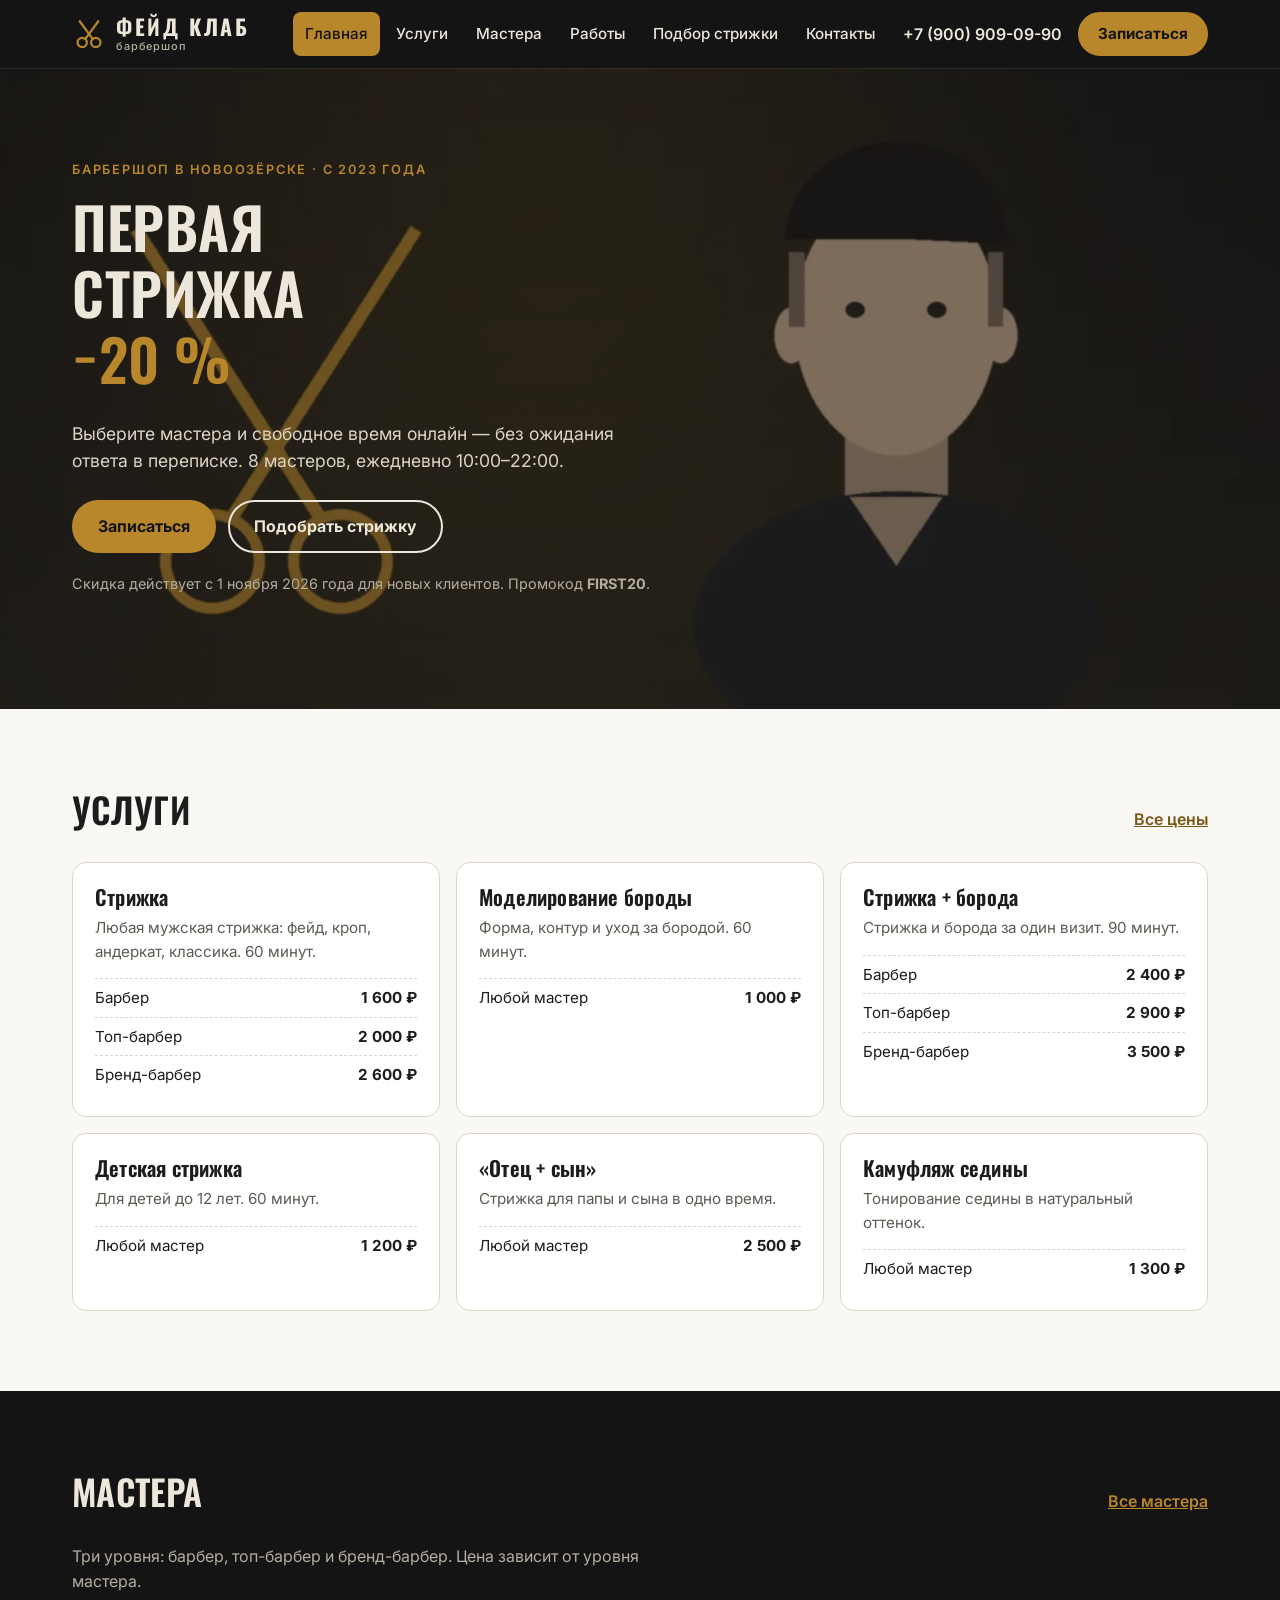
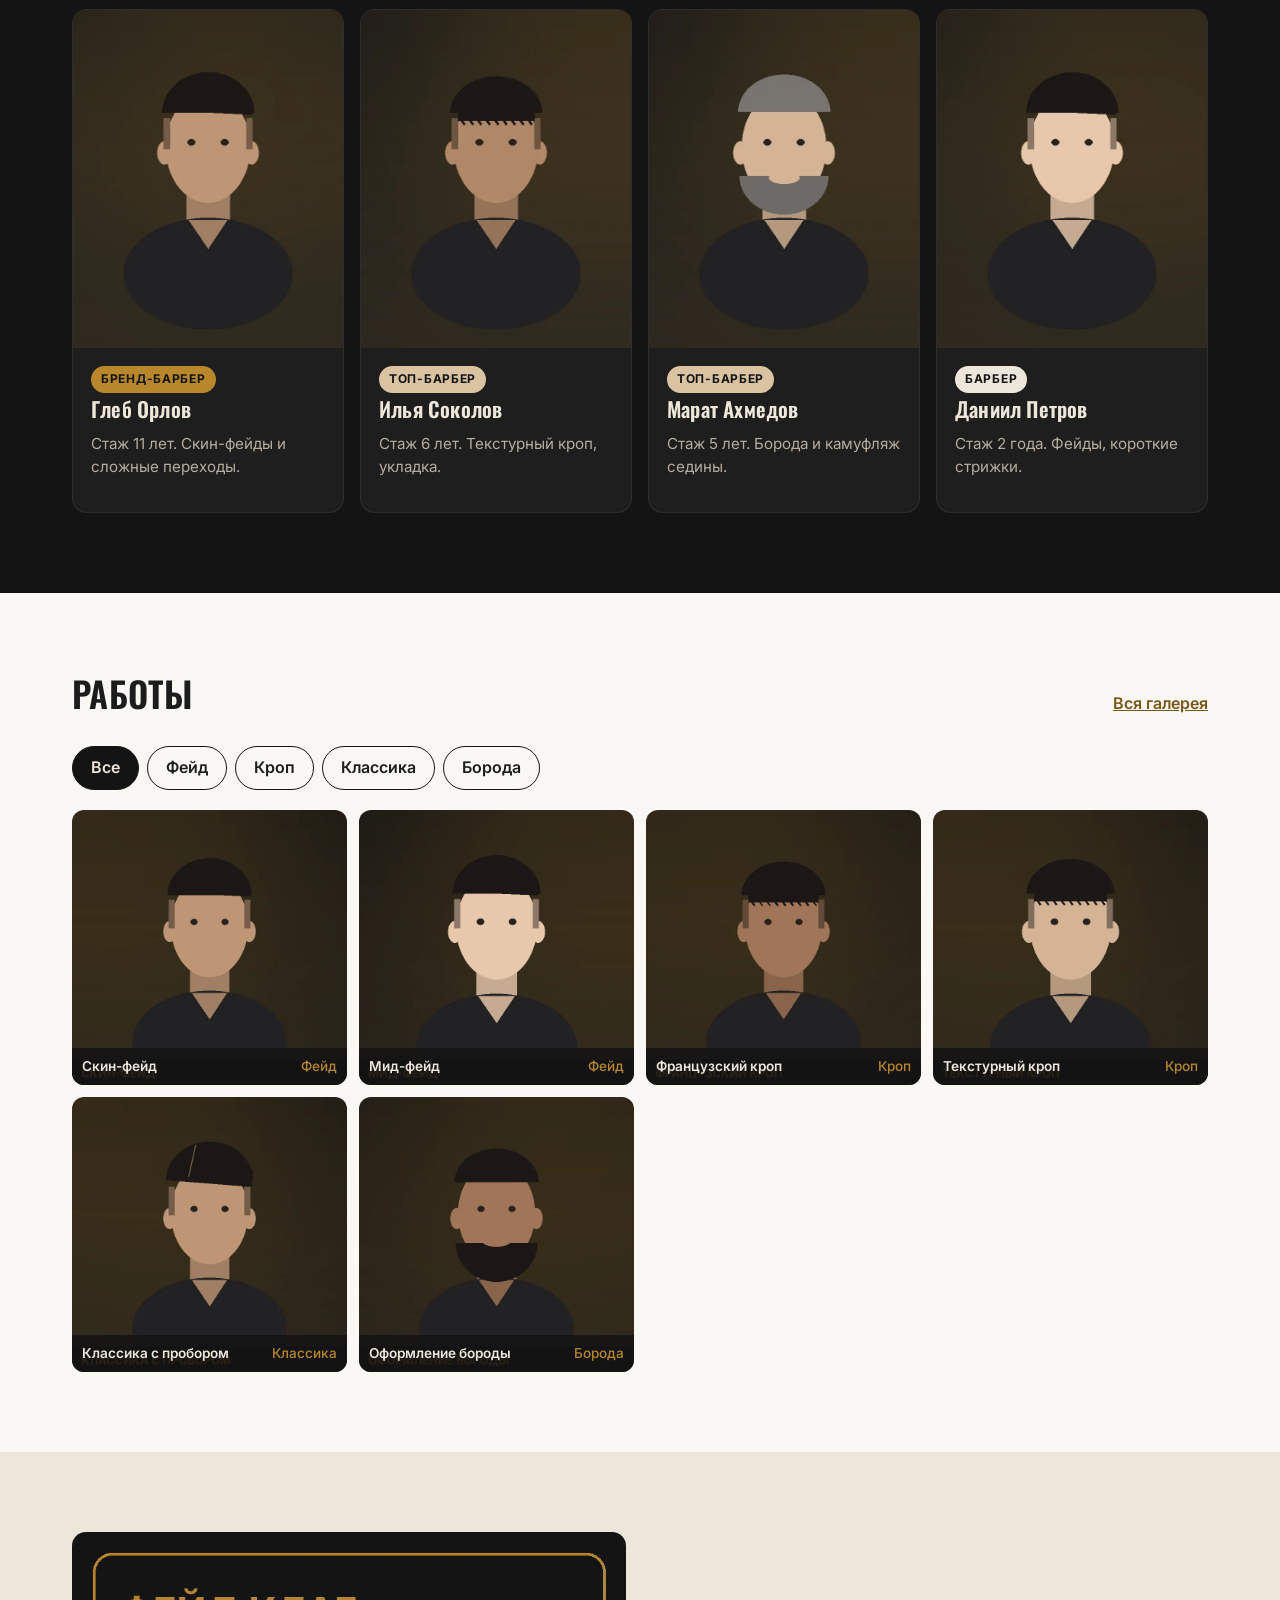
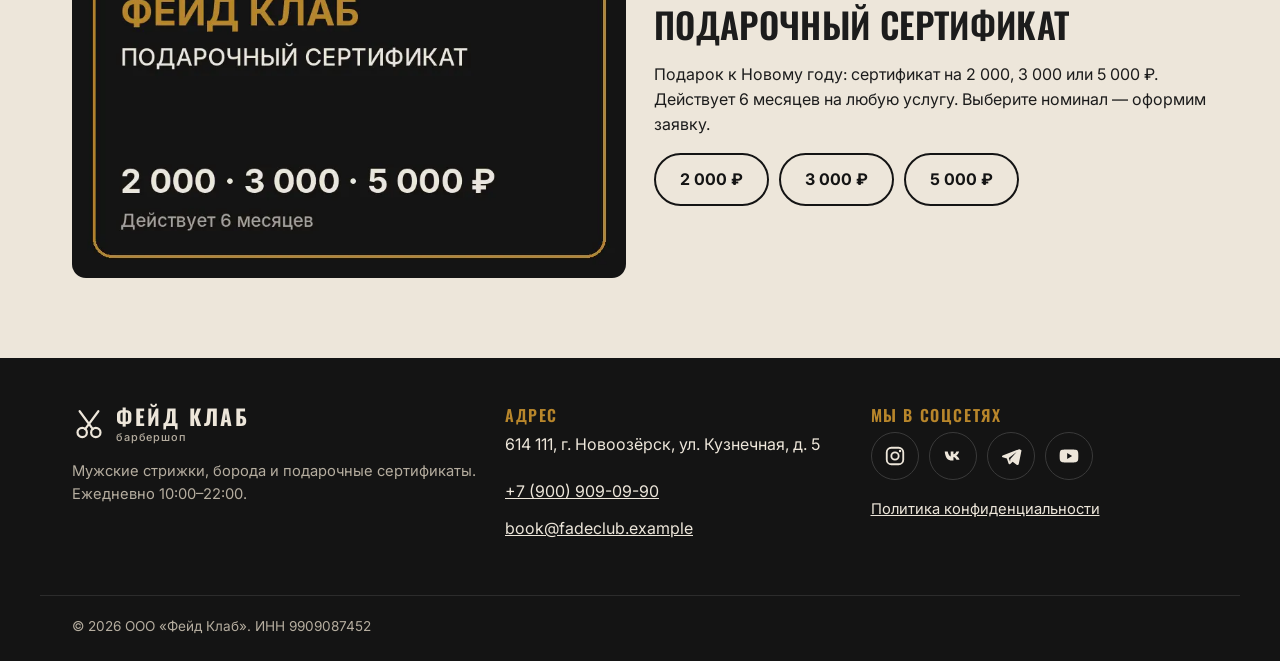
==== commit 11901a3b: "Сайт «Фейд Клаб» по ТЗ-09/2026: исходный результат нейросети без правок 8 страниц + 404, css/style.c" ====
--- a/index.html
+++ b/index.html
@@ -4,13 +4,13 @@
   <meta charset="utf-8">
   <meta name="viewport" content="width=device-width, initial-scale=1">
   <!-- Google tag (gtag.js) — ресурс GA4 «ФЕЙД КЛАБ — сайт» -->
-  <script async src="https://www.googletagmanager.com/gtag/js?id=G-H77TTNTSYH"></script>
+  <script async src="https://www.googletagmanager.com/gtag/js?id=G-XXXXXXXXXX"></script>
   <script>
     window.dataLayer = window.dataLayer || [];
     function gtag(){dataLayer.push(arguments);}
     gtag('js', new Date());
-    gtag('config', 'G-H77TTNTSYH');
-    // Для проверки в DebugView: gtag('config', 'G-H77TTNTSYH', { debug_mode: true }); — перед сдачей убрать.
+    gtag('config', 'G-XXXXXXXXXX');
+    // Для проверки в DebugView: gtag('config', 'G-XXXXXXXXXX', { debug_mode: true }); — перед сдачей убрать.
   </script>
   <title>Фейд Клаб — барбершоп в Новоозёрске. Первая стрижка −20 %</title>
   <meta name="description" content="Мужские стрижки и борода у 8 мастеров. Онлайн-запись на свободное время, первая стрижка −20 %, подарочные сертификаты. Ежедневно 10:00–22:00.">
--- a/css/style.css
+++ b/css/style.css
@@ -1,9 +1,310 @@
-:root{--bg:#141414;--ac:#B8862B;--bz:#EDE6DA}*{box-sizing:border-box}html{-webkit-text-size-adjust:100%}
-body{margin:0;background:var(--bg);color:var(--bz);font:16px/1.5 Inter,sans-serif}h1,h2,h3,.logo{font-family:Oswald,sans-serif;font-weight:500}
-header{display:flex;flex-wrap:wrap;gap:8px 16px;align-items:center;padding:12px 16px;border-bottom:2px solid var(--ac)}.logo{color:var(--ac);font-size:24px;text-decoration:none}
-nav{display:flex;flex-wrap:wrap;gap:4px;flex:1}nav a,.tel{color:var(--bz);text-decoration:none;padding:12px 10px;min-height:44px;display:inline-flex;align-items:center}nav a.on{color:var(--ac);border-bottom:2px solid var(--ac)}
-main{max-width:1100px;margin:0 auto;padding:16px}a{color:var(--ac)}.grid{display:grid;grid-template-columns:repeat(auto-fill,minmax(220px,1fr));gap:12px}.row{display:flex;flex-wrap:wrap;gap:8px;margin:12px 0}
-.card{background:#1f1f1f;border:1px solid #333;padding:16px;border-radius:6px;cursor:pointer}.btn{display:inline-flex;align-items:center;justify-content:center;min-height:44px;min-width:44px;padding:8px 16px;background:transparent;color:var(--bz);border:1px solid var(--ac);border-radius:4px;font:inherit;text-decoration:none;cursor:pointer}
-.btn.main,.btn.on{background:var(--ac);color:#141414}.btn:disabled{opacity:.35;cursor:not-allowed}.hero{padding:48px 0}.hero h1{font-size:clamp(32px,8vw,64px);margin:0}
-.ph{aspect-ratio:1;background:linear-gradient(135deg,#2a2a2a,#3a3020)}.work{margin:0}form{display:grid;gap:8px;max-width:480px}label{display:grid;gap:4px}input,select{min-height:44px;padding:8px;font:inherit;border-radius:4px;border:1px solid #555;background:#1f1f1f;color:var(--bz)}
-.chk{display:flex;align-items:center;gap:8px}.chk input{min-width:24px;min-height:24px}.err{color:#ff8a80;min-height:1em}input.bad,select.bad{border-color:#ff8a80}footer{padding:16px;border-top:2px solid var(--ac);font-size:14px}[hidden]{display:none!important}+/* ===== Фейд Клаб — общие стили =====
+   Фирменные цвета: чёрный #141414, латунь #B8862B, бежевый #EDE6DA.
+   Шрифты: Oswald (заголовки), Inter (текст). */
+
+:root {
+  --black: #141414;
+  --black-2: #1e1e1e;
+  --brass: #B8862B;
+  --brass-dark: #7a5716;   /* латунь для текста на светлом фоне (контраст 5.4:1) */
+  --beige: #EDE6DA;
+  --paper: #faf8f4;
+  --text: #1c1c1c;
+  --muted: #5f5a52;
+  --muted-light: #b5ad9f;
+  --line: #ddd5c7;
+  --error: #b3261e;
+  --ok: #2e6b3a;
+  --radius: 14px;
+  --head: "Oswald", "Arial Narrow", sans-serif;
+  --body: "Inter", system-ui, -apple-system, "Segoe UI", sans-serif;
+}
+
+*, *::before, *::after { box-sizing: border-box; }
+html { -webkit-text-size-adjust: 100%; scroll-behavior: smooth; }
+body { margin: 0; font-family: var(--body); font-size: 16px; line-height: 1.55; color: var(--text); background: var(--paper); overflow-x: hidden; }
+img { max-width: 100%; height: auto; display: block; }
+a { color: inherit; }
+h1, h2, h3 { font-family: var(--head); font-weight: 600; line-height: 1.15; margin: 0 0 .5em; letter-spacing: .01em; }
+h1 { font-size: clamp(2rem, 6vw, 3.6rem); text-transform: uppercase; }
+h2 { font-size: clamp(1.5rem, 3.5vw, 2.2rem); text-transform: uppercase; }
+h3 { font-size: 1.25rem; }
+p { margin: 0 0 1em; }
+ul { margin: 0; padding: 0; list-style: none; }
+button, input, select { font: inherit; color: inherit; }
+
+.container { width: 100%; max-width: 1200px; margin: 0 auto; padding: 0 16px; }
+@media (min-width: 768px) { .container { padding: 0 32px; } }
+.visually-hidden { position: absolute !important; width: 1px; height: 1px; overflow: hidden; clip: rect(0 0 0 0); white-space: nowrap; }
+.skip { position: absolute; left: -999px; top: 8px; background: var(--brass); color: var(--black); padding: 10px 16px; z-index: 100; border-radius: 8px; }
+.skip:focus { left: 8px; }
+:focus-visible { outline: 3px solid var(--brass); outline-offset: 3px; }
+
+/* ===== Кнопки ===== */
+.btn { display: inline-flex; align-items: center; justify-content: center; min-height: 48px; padding: 12px 24px; border: 2px solid var(--brass); border-radius: 999px; background: var(--brass); color: var(--black); font-weight: 700; text-decoration: none; cursor: pointer; transition: background .2s, color .2s, transform .1s; text-align: center; }
+.btn:hover { background: #cf9a3a; border-color: #cf9a3a; }
+.btn:active { transform: translateY(1px); }
+.btn:disabled { opacity: .55; cursor: not-allowed; }
+.btn--small { min-height: 44px; padding: 8px 18px; font-size: .95rem; }
+.btn--block { width: 100%; }
+.btn--ghost { background: transparent; color: var(--beige); border-color: var(--beige); }
+.btn--ghost:hover { background: var(--beige); color: var(--black); border-color: var(--beige); }
+.btn--ghost-dark { background: transparent; color: var(--black); border-color: var(--black); }
+.btn--ghost-dark:hover { background: var(--black); color: var(--beige); border-color: var(--black); }
+.btn--outline { background: transparent; color: var(--brass); }
+.btn--outline:hover { background: var(--brass); color: var(--black); }
+.btn--outline-dark { background: transparent; color: var(--black); border-color: var(--black); }
+.btn--outline-dark:hover { background: var(--black); color: var(--beige); }
+.section--beige .btn--outline { color: var(--black); border-color: var(--black); }
+.section--beige .btn--outline:hover { background: var(--black); color: var(--beige); }
+
+/* ===== Шапка ===== */
+.header { position: sticky; top: 0; z-index: 50; background: var(--black); color: var(--beige); border-bottom: 1px solid #2c2c2c; }
+.header__inner { display: flex; align-items: center; gap: 16px; min-height: 68px; }
+.logo { display: inline-flex; align-items: center; gap: 10px; text-decoration: none; color: var(--brass); }
+.logo__mark { width: 34px; height: 34px; flex: none; }
+.logo__text { font-family: var(--head); font-size: 1.35rem; font-weight: 700; letter-spacing: .12em; line-height: 1; color: var(--beige); }
+.logo__text small { display: block; font-family: var(--body); font-size: .68rem; letter-spacing: .08em; font-weight: 500; color: var(--muted-light); margin-top: 4px; }
+.nav { margin-left: auto; }
+.nav ul { display: flex; gap: 4px; }
+.nav a { display: block; padding: 10px 12px; border-radius: 8px; text-decoration: none; font-weight: 500; font-size: .95rem; color: var(--beige); }
+.nav a:hover { color: var(--brass); }
+.nav a.is-active { color: var(--black); background: var(--brass); }
+.header__phone { color: var(--beige); text-decoration: none; font-weight: 600; white-space: nowrap; padding: 10px 0; }
+.header__phone:hover { color: var(--brass); }
+.burger { display: none; width: 48px; height: 48px; margin-left: auto; border: 0; background: transparent; cursor: pointer; position: relative; }
+.burger span, .burger span::before, .burger span::after { position: absolute; left: 12px; width: 24px; height: 2px; background: var(--beige); content: ""; transition: transform .2s; }
+.burger span { top: 23px; }
+.burger span::before { left: 0; top: -7px; }
+.burger span::after { left: 0; top: 7px; }
+.burger[aria-expanded="true"] span { background: transparent; }
+.burger[aria-expanded="true"] span::before { transform: translateY(7px) rotate(45deg); }
+.burger[aria-expanded="true"] span::after { transform: translateY(-7px) rotate(-45deg); }
+
+@media (max-width: 1100px) {
+  .header__phone { display: none; }
+}
+@media (max-width: 960px) {
+  .burger { display: block; }
+  .header__cta { margin-left: auto; }
+  .burger { margin-left: 4px; }
+  .nav { position: fixed; inset: 68px 0 auto 0; background: var(--black); border-bottom: 1px solid #2c2c2c; display: none; margin: 0; max-height: calc(100vh - 68px); overflow-y: auto; }
+  .nav.is-open { display: block; }
+  .nav ul { flex-direction: column; padding: 8px 16px 20px; }
+  .nav a { padding: 14px 12px; font-size: 1.05rem; }
+}
+@media (max-width: 400px) {
+  .logo__text { font-size: 1.1rem; }
+  .logo__text small { display: none; }
+  .header__cta { padding: 8px 14px; }
+}
+
+/* ===== Первый экран ===== */
+.hero { position: relative; color: var(--beige); background: var(--black); overflow: hidden; }
+.hero__bg { position: absolute; inset: 0; width: 100%; height: 100%; object-fit: cover; opacity: .55; }
+.hero__inner { position: relative; padding-top: 72px; padding-bottom: 80px; min-height: min(78vh, 640px); display: flex; flex-direction: column; justify-content: center; }
+.eyebrow { text-transform: uppercase; letter-spacing: .14em; font-size: .8rem; font-weight: 600; color: var(--brass); }
+.eyebrow--dark { color: var(--brass-dark); }
+.hero__title { max-width: 12ch; }
+.accent { color: var(--brass); white-space: nowrap; }
+.accent-dark { color: var(--brass-dark); }
+.hero__lead { max-width: 52ch; font-size: 1.1rem; color: #ddd4c5; }
+.hero__actions { display: flex; flex-wrap: wrap; gap: 12px; margin: 8px 0 20px; }
+.hero__note { font-size: .9rem; color: var(--muted-light); }
+
+/* ===== Секции ===== */
+.section { padding: 56px 0; }
+@media (min-width: 768px) { .section { padding: 80px 0; } }
+.section--dark { background: var(--black); color: var(--beige); }
+.section--beige { background: var(--beige); }
+.section__head { display: flex; align-items: baseline; justify-content: space-between; gap: 16px; flex-wrap: wrap; margin-bottom: 20px; }
+.section__head h2 { margin: 0; }
+.section__lead { color: var(--muted-light); max-width: 60ch; }
+.link-more { color: var(--brass-dark); font-weight: 600; padding: 10px 0; }
+.section--dark .link-more { color: var(--brass); }
+.page-head { background: var(--black); color: var(--beige); padding: 48px 0 40px; }
+.page-head p { color: #cfc6b7; max-width: 62ch; margin: 0; }
+.hint { color: var(--muted); font-size: .92rem; }
+.section--dark .hint { color: var(--muted-light); }
+
+.grid { display: grid; gap: 16px; }
+@media (min-width: 640px) { .grid--3, .grid--4 { grid-template-columns: repeat(2, 1fr); } }
+@media (min-width: 1000px) { .grid--3 { grid-template-columns: repeat(3, 1fr); } .grid--4 { grid-template-columns: repeat(4, 1fr); } }
+
+.card { background: #fff; border: 1px solid var(--line); border-radius: var(--radius); padding: 22px; }
+.card__title { font-family: var(--head); font-size: 1.3rem; margin-bottom: .35em; }
+.card__text { color: var(--muted); font-size: .95rem; }
+.service { cursor: pointer; transition: border-color .2s, box-shadow .2s; }
+.service:hover { border-color: var(--brass); box-shadow: 0 6px 20px rgba(0,0,0,.06); }
+.prices li { display: flex; justify-content: space-between; gap: 12px; padding: 7px 0; border-top: 1px dashed var(--line); font-size: .95rem; }
+.prices b { white-space: nowrap; }
+
+/* мастера */
+.section--dark .card { background: var(--black-2); border-color: #2e2e2e; color: var(--beige); }
+.section--dark .card__text { color: var(--muted-light); }
+.master { padding: 0; overflow: hidden; cursor: pointer; display: flex; flex-direction: column; }
+.master img { aspect-ratio: 4/5; object-fit: cover; width: 100%; }
+.master__body { padding: 18px; display: flex; flex-direction: column; gap: 4px; flex: 1; }
+.master__body .btn { margin-top: auto; }
+.master[hidden] { display: none; }
+.badge { align-self: flex-start; font-size: .75rem; font-weight: 700; letter-spacing: .06em; text-transform: uppercase; padding: 4px 10px; border-radius: 999px; background: var(--beige); color: var(--black); }
+.badge--top { background: #d9c3a0; }
+.badge--brand { background: var(--brass); color: var(--black); }
+
+/* фильтры-чипы */
+.chips { display: flex; flex-wrap: wrap; gap: 8px; margin-bottom: 20px; }
+.chip { min-height: 44px; padding: 8px 18px; border-radius: 999px; border: 1.5px solid var(--black); background: transparent; cursor: pointer; font-weight: 600; }
+.chip.is-active, .chip:hover { background: var(--black); color: var(--beige); }
+
+/* галерея */
+.gallery { display: grid; gap: 12px; grid-template-columns: repeat(2, 1fr); }
+@media (min-width: 768px) { .gallery { grid-template-columns: repeat(3, 1fr); } }
+@media (min-width: 1100px) { .gallery:not(.gallery--3) { grid-template-columns: repeat(4, 1fr); } }
+.gallery--3 { grid-template-columns: repeat(auto-fit, minmax(150px, 1fr)); }
+.gallery__item[hidden] { display: none; }
+.gallery figure { margin: 0; position: relative; border-radius: 12px; overflow: hidden; background: var(--black); }
+.gallery img { aspect-ratio: 1; object-fit: cover; width: 100%; }
+.gallery figcaption { position: absolute; left: 0; right: 0; bottom: 0; padding: 8px 10px; background: rgba(20,20,20,.88); color: var(--beige); font-size: .85rem; font-weight: 600; display: flex; justify-content: space-between; gap: 6px; flex-wrap: wrap; }
+.gallery figcaption span { color: var(--brass); font-weight: 500; }
+
+/* сертификат */
+.gift { display: grid; gap: 28px; align-items: center; }
+@media (min-width: 860px) { .gift { grid-template-columns: 1fr 1fr; } }
+.gift__img { border-radius: var(--radius); }
+.gift__amounts { display: flex; flex-wrap: wrap; gap: 10px; }
+
+/* таблица цен */
+.table-wrap { overflow-x: auto; border-radius: var(--radius); border: 1px solid var(--line); background: #fff; }
+.price-table { width: 100%; border-collapse: collapse; min-width: 0; }
+.price-table th, .price-table td { padding: 14px 16px; text-align: left; border-bottom: 1px solid var(--line); vertical-align: top; }
+.price-table thead th { background: var(--black); color: var(--beige); font-family: var(--head); font-weight: 500; letter-spacing: .04em; }
+.price-table tbody tr { cursor: pointer; }
+.price-table tbody tr:hover { background: #f6f1e8; }
+.price-table tbody th small { display: block; font-weight: 400; color: var(--muted); font-size: .85rem; }
+.price-table td { white-space: nowrap; font-weight: 600; }
+.t-center { text-align: center !important; }
+@media (max-width: 640px) {
+  .price-table thead { display: none; }
+  .price-table, .price-table tbody, .price-table tr, .price-table th, .price-table td { display: block; width: 100%; }
+  .price-table tr { border-bottom: 1px solid var(--line); padding: 8px 0; }
+  .price-table th, .price-table td { border: 0; padding: 6px 16px; }
+  .price-table td { display: flex; justify-content: space-between; text-align: left !important; }
+  .price-table td::before { font-weight: 400; color: var(--muted); }
+  .price-table td:nth-of-type(1)::before { content: "Барбер"; }
+  .price-table td:nth-of-type(2)::before { content: "Топ-барбер"; }
+  .price-table td:nth-of-type(3)::before { content: "Бренд-барбер"; }
+  .price-table td[colspan]::before { content: "Любой мастер"; }
+}
+.pdf-box { display: flex; flex-wrap: wrap; align-items: center; justify-content: space-between; gap: 20px; }
+.pdf-box p { margin: 0; color: var(--muted); }
+
+/* ===== Тест ===== */
+.quiz-wrap { max-width: 760px; }
+.quiz__progress { height: 6px; background: var(--beige); border-radius: 6px; overflow: hidden; margin-bottom: 16px; }
+.quiz__progress span { display: block; height: 100%; width: 25%; background: var(--brass); transition: width .3s; }
+.quiz__step { color: var(--muted); font-size: .9rem; margin-bottom: 6px; }
+.quiz fieldset { border: 0; padding: 0; margin: 0; }
+.quiz legend { font-family: var(--head); font-size: 1.4rem; margin-bottom: 14px; }
+.option { display: flex; align-items: center; gap: 12px; min-height: 52px; padding: 12px 16px; border: 1.5px solid var(--line); border-radius: 12px; margin-bottom: 10px; cursor: pointer; }
+.option:hover { border-color: var(--brass); }
+.option input { width: 20px; height: 20px; accent-color: var(--brass-dark); flex: none; }
+.option:has(input:checked) { border-color: var(--brass); background: #fbf5ea; }
+.quiz__nav { display: flex; justify-content: space-between; gap: 12px; margin-top: 16px; }
+.quiz-result { margin-top: 8px; }
+.promo { display: flex; flex-wrap: wrap; align-items: center; justify-content: space-between; gap: 16px; margin: 28px 0 6px; padding: 20px; border: 2px dashed var(--brass); border-radius: var(--radius); background: #fff; }
+.promo p { margin: 0; }
+.promo__label { color: var(--muted); font-size: .9rem; }
+.promo__code { font-family: var(--head); font-size: 2rem; letter-spacing: .12em; }
+.promo__done { color: var(--ok); font-weight: 600; min-height: 1.5em; }
+.quiz-result__actions { display: flex; flex-wrap: wrap; gap: 12px; }
+
+/* ===== Запись ===== */
+.booking { display: grid; gap: 20px; align-items: start; }
+@media (min-width: 960px) { .booking { grid-template-columns: 1fr 1fr; } }
+.days { display: flex; gap: 8px; overflow-x: auto; padding-bottom: 8px; margin-bottom: 12px; scrollbar-width: thin; }
+.day { flex: none; width: 64px; min-height: 64px; border: 1.5px solid var(--line); border-radius: 12px; background: #fff; cursor: pointer; display: flex; flex-direction: column; align-items: center; justify-content: center; line-height: 1.2; }
+.day small { color: var(--muted); font-size: .75rem; }
+.day b { font-size: 1.15rem; }
+.day.is-active { background: var(--black); color: var(--beige); border-color: var(--black); }
+.day.is-active small { color: var(--muted-light); }
+.slots { display: grid; grid-template-columns: repeat(auto-fill, minmax(78px, 1fr)); gap: 8px; }
+.slot { min-height: 44px; border: 1.5px solid var(--brass); border-radius: 10px; background: #fff; cursor: pointer; font-weight: 600; }
+.slot:hover:not(:disabled) { background: #fbf5ea; }
+.slot.is-active { background: var(--brass); color: var(--black); }
+.slot:disabled { border-color: var(--line); background: #ece9e3; color: #8b857b; text-decoration: line-through; cursor: not-allowed; }
+.slot-picked { margin: 14px 0 0; font-weight: 600; }
+
+.field { margin-bottom: 14px; }
+.field label { display: block; font-weight: 600; margin-bottom: 6px; font-size: .95rem; }
+.field input[type="text"], .field input[type="tel"], .field input[type="email"], .field select { width: 100%; min-height: 48px; padding: 10px 14px; border: 1.5px solid #c9c0b0; border-radius: 10px; background: #fff; }
+.field input[readonly] { background: #f6f3ee; }
+.field input:focus, .field select:focus { border-color: var(--brass-dark); outline: none; box-shadow: 0 0 0 3px rgba(184,134,43,.25); }
+.field.is-invalid input, .field.is-invalid select { border-color: var(--error); background: #fff7f6; }
+.field__error { color: var(--error); font-size: .88rem; margin: 6px 0 0; min-height: 0; }
+.field__error:empty { display: none; }
+.field-row { display: grid; gap: 0 14px; }
+@media (min-width: 560px) { .field-row { grid-template-columns: 1fr 1fr; } }
+.field--check { display: grid; grid-template-columns: 24px 1fr; gap: 10px; align-items: start; }
+.field--check input { width: 22px; height: 22px; margin: 2px 0 0; accent-color: var(--brass-dark); }
+.field--check label { font-weight: 400; font-size: .92rem; margin: 0; }
+.field--check .field__error { grid-column: 1 / -1; }
+.field--check.is-invalid label { color: var(--error); }
+.form-status { margin: 12px 0 0; font-weight: 600; }
+.form-status.is-error { color: var(--error); }
+.master-pick, .gift-pick { background: var(--beige); border-radius: 10px; padding: 10px 14px; font-weight: 600; }
+
+.contacts { display: grid; gap: 36px; }
+@media (min-width: 860px) { .contacts { grid-template-columns: 1fr 1fr; } }
+.contacts__phone { font-family: var(--head); font-size: 1.8rem; }
+.contacts a { color: var(--beige); }
+.contacts .btn { color: var(--brass); }
+.contacts .btn:hover { color: var(--black); }
+.messengers { display: flex; flex-wrap: wrap; gap: 10px; margin-top: 12px; }
+.map { border-radius: var(--radius); overflow: hidden; border: 1px solid #2e2e2e; }
+.map svg { display: block; width: 100%; height: auto; }
+
+/* ===== Спасибо / 404 ===== */
+.thanks__box { max-width: 720px; text-align: left; }
+.thanks__info { display: grid; gap: 12px; margin: 20px 0; }
+.thanks__info div { display: flex; flex-wrap: wrap; justify-content: space-between; gap: 8px; padding: 12px 0; border-bottom: 1px solid var(--line); }
+.thanks__info dt { color: var(--muted); }
+.thanks__info dd { margin: 0; font-weight: 700; text-align: right; }
+.thanks__social-title { font-size: 1.1rem; margin-top: 32px; }
+
+/* ===== Текст политики ===== */
+.prose { max-width: 760px; }
+.prose h2 { font-size: 1.3rem; margin-top: 1.6em; }
+.prose ul { list-style: disc; padding-left: 1.3em; margin-bottom: 1em; }
+
+/* ===== Подвал ===== */
+.footer { background: var(--black); color: var(--beige); padding: 48px 0 24px; }
+.footer__grid { display: grid; gap: 28px; }
+@media (min-width: 768px) { .footer__grid { grid-template-columns: 1.2fr 1fr 1fr; } }
+.footer__title { font-size: 1rem; letter-spacing: .1em; color: var(--brass); }
+.footer__muted { color: var(--muted-light); font-size: .92rem; margin-top: 12px; }
+.footer a { color: var(--beige); }
+.footer a:hover { color: var(--brass); }
+.footer p a { display: inline-block; padding: 6px 0; }
+.footer__bottom { margin-top: 32px; padding-top: 20px; border-top: 1px solid #2c2c2c; color: var(--muted-light); font-size: .85rem; }
+.social { display: flex; gap: 10px; flex-wrap: wrap; }
+.social__link { display: inline-flex; width: 48px; height: 48px; align-items: center; justify-content: center; border-radius: 50%; border: 1.5px solid #3a3a3a; color: var(--beige); }
+.social__link:hover { border-color: var(--brass); color: var(--brass); }
+.social__link svg { width: 22px; height: 22px; }
+.social--dark .social__link { border-color: var(--black); color: var(--black); }
+.social--dark .social__link:hover { background: var(--black); color: var(--brass); }
+
+@media (prefers-reduced-motion: reduce) { * { transition: none !important; scroll-behavior: auto !important; } }
+
+/* ===== исправления после проверки на 375/768/1280 ===== */
+.burger { flex: none; }
+.booking > * { min-width: 0; }
+h1, h2 { overflow-wrap: break-word; hyphens: auto; }
+@media (max-width: 480px) { .page-head h1 { font-size: 1.75rem; } }
+.logo__text { white-space: nowrap; }
+@media (max-width: 400px) {
+  .header__inner { gap: 8px; }
+  .logo { gap: 6px; }
+  .logo__mark { width: 28px; height: 28px; }
+  .logo__text { font-size: 1rem; letter-spacing: .08em; }
+  .header__cta { padding: 8px 12px; font-size: .9rem; }
+}
